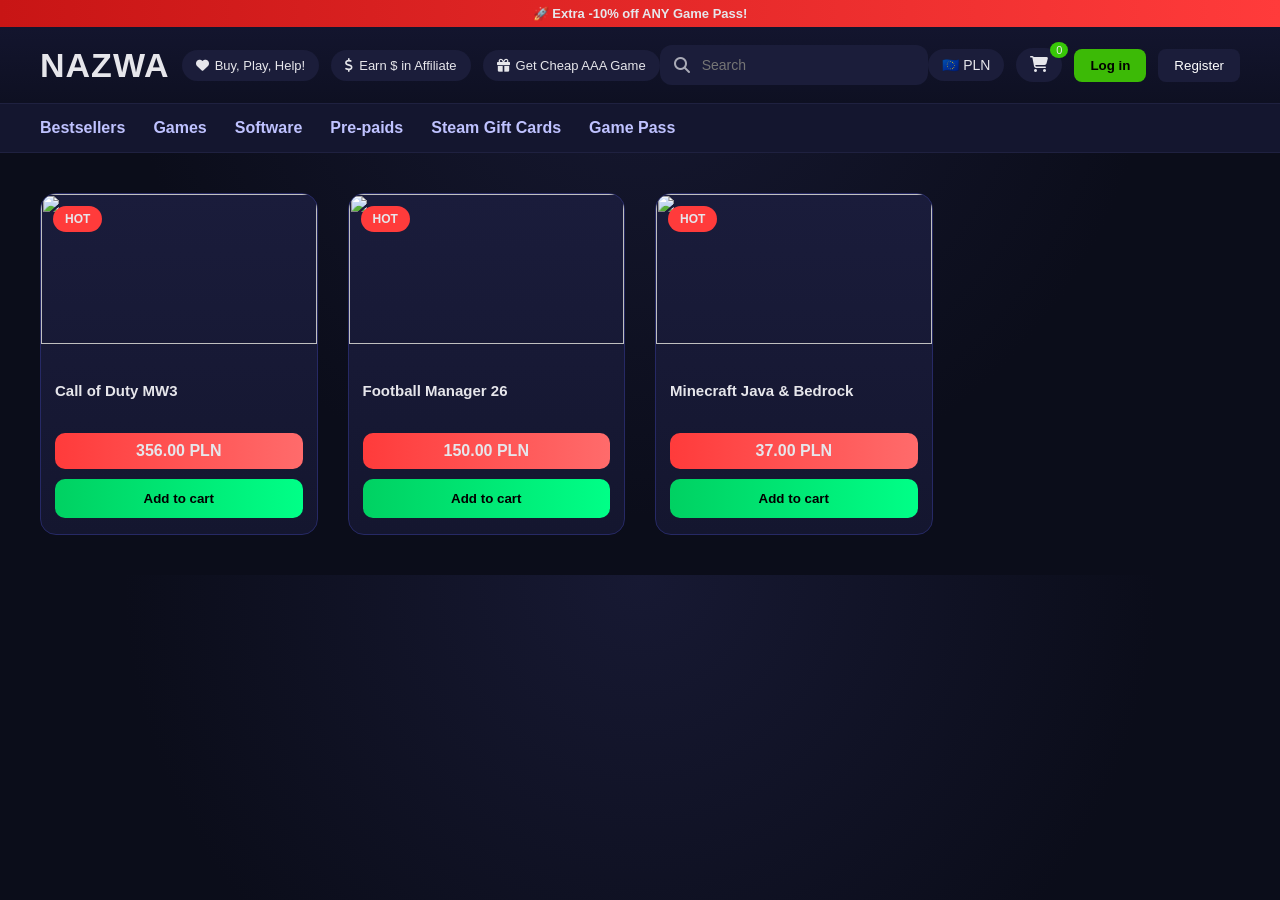
==== index.html @ b3e21eb7 "Add files via upload" ====
<!DOCTYPE html>
<html lang="en">
<head>
<meta charset="UTF-8">
<title>NAZWA – Premium Game Store</title>

<link rel="stylesheet" href="https://cdnjs.cloudflare.com/ajax/libs/font-awesome/6.5.1/css/all.min.css">

<style>
/* =========================================================
   RESET + BASE
========================================================= */
* { box-sizing: border-box; }

html, body {
    margin: 0;
    padding: 0;
    font-family: "Segoe UI", Arial, sans-serif;
    background: radial-gradient(circle at top, #171933 0%, #0b0d1a 60%);
    color: #e6e6eb;
}

/* =========================================================
   TOP PROMO BAR
========================================================= */
.top-promo {
    background: linear-gradient(90deg,#c81515,#ff3b3b);
    padding: 6px;
    font-size: 13px;
    font-weight: 700;
    text-align: center;
}

/* =========================================================
   HEADER
========================================================= */
.k4g-header {
    display: grid;
    grid-template-columns: auto 1fr auto;
    align-items: center;
    padding: 18px 40px;
    background: linear-gradient(180deg,#13152e,#0e1022);
    border-bottom: 1px solid #1f2140;
}

/* LEFT */
.header-left {
    display: flex;
    align-items: center;
    gap: 12px;
}

.logo {
    font-size: 34px;
    font-weight: 900;
    letter-spacing: 1px;
}

.pill {
    background: #1b1d3a;
    padding: 8px 14px;
    border-radius: 999px;
    font-size: 13px;
    display: flex;
    gap: 6px;
    align-items: center;
    cursor: pointer;
    transition: .25s;
}
.pill:hover { background:#ff3b3b; }

/* CENTER SEARCH */
.header-center {
    position: relative;
    max-width: 520px;
    width: 100%;
    margin: 0 auto;
}

.header-center input {
    width: 100%;
    padding: 12px 16px 12px 42px;
    border-radius: 12px;
    border: none;
    background: #1b1d3a;
    color: #fff;
    font-size: 14px;
}

.header-center i {
    position: absolute;
    top: 50%;
    left: 14px;
    transform: translateY(-50%);
    opacity: .7;
}

/* RIGHT */
.header-right {
    display: flex;
    align-items: center;
    gap: 12px;
}

.lang-btn {
    background: #1b1d3a;
    padding: 8px 14px;
    border-radius: 999px;
    cursor: pointer;
    font-size: 14px;
}

.cart-btn {
    position: relative;
    background: #1b1d3a;
    padding: 8px 14px;
    border-radius: 999px;
    cursor: pointer;
}

#cartCount {
    position: absolute;
    top: -6px;
    right: -6px;
    background: #37c807;
    font-size: 11px;
    padding: 2px 6px;
    border-radius: 50%;
}

.btn-login {
    background: #3cba06;
    border: none;
    padding: 9px 16px;
    border-radius: 8px;
    font-weight: bold;
    cursor: pointer;
}

.btn-register {
    background: #1b1d3a;
    border: none;
    padding: 9px 16px;
    border-radius: 8px;
    color: #fff;
    cursor: pointer;
}

/* =========================================================
   NAV BAR
========================================================= */
nav {
    display: flex;
    gap: 28px;
    padding: 15px 40px;
    background: #14162f;
    border-bottom: 1px solid #1f2140;
}

nav a {
    color: #bfc2ff;
    text-decoration: none;
    font-weight: 600;
    position: relative;
}
nav a::after {
    content:"";
    position:absolute;
    bottom:-6px;
    left:0;
    width:0;
    height:2px;
    background:#ff3b3b;
    transition:.25s;
}
nav a:hover::after { width:100%; }

/* =========================================================
   PRODUCTS
========================================================= */
.products {
    padding: 40px;
    display: grid;
    grid-template-columns: repeat(auto-fill,minmax(260px,1fr));
    gap: 30px;
}

.product {
    background: linear-gradient(180deg,#1a1c3b,#14162f);
    border-radius: 16px;
    overflow: hidden;
    border: 1px solid #262965;
    transition:.3s;
    position:relative;
}
.product:hover {
    transform: translateY(-6px);
    border-color:#ff3b3b;
}

.product img {
    width:100%;
    height:150px;
    object-fit:cover;
}

.badge {
    position:absolute;
    top:12px;
    left:12px;
    background:#ff3b3b;
    padding:6px 12px;
    border-radius:999px;
    font-size:12px;
    font-weight:bold;
}

.product h4 {
    padding:14px;
    font-size:15px;
    min-height:42px;
}

.price {
    margin: 10px 14px;
    background: linear-gradient(90deg,#ff3b3b,#ff6b6b);
    text-align:center;
    padding:9px;
    border-radius:10px;
    font-weight:bold;
}

.add {
    margin: 0 14px 16px;
    width: calc(100% - 28px);
    background: linear-gradient(90deg,#00d162,#00ff87);
    border:none;
    padding:12px;
    border-radius:10px;
    font-weight:bold;
    cursor:pointer;
}

/* =========================================================
   CART
========================================================= */
.cart {
    position: fixed;
    top:0;
    right:-380px;
    width:380px;
    height:100vh;
    background: linear-gradient(180deg,#16183a,#101226);
    padding:20px;
    transition:.35s;
    z-index:1000;
    display:flex;
    flex-direction:column;
}
.cart.active { right:0; }

.cart h3 { margin-bottom:10px; }

.cart-items {
    flex:1;
    overflow-y:auto;
}

.cart-item {
    display:flex;
    gap:10px;
    background:#1e214d;
    padding:8px;
    border-radius:8px;
    margin-bottom:10px;
}

.cart-item img {
    width:52px;
    height:52px;
    border-radius:6px;
}

.qty {
    display:flex;
    gap:6px;
    margin-top:4px;
}

.qty button {
    background:#ff3b3b;
    border:none;
    color:#fff;
    width:22px;
    height:22px;
    border-radius:4px;
}

.cart-total {
    background:#0b0d1a;
    padding:14px;
    text-align:center;
    border-radius:10px;
    font-weight:bold;
}

.overlay {
    position:fixed;
    inset:0;
    background:rgba(0,0,0,.6);
    opacity:0;
    visibility:hidden;
    transition:.3s;
    z-index:999;
}
.overlay.active {
    opacity:1;
    visibility:visible;
}

/* =========================================================
   SETTINGS MODAL
========================================================= */
.modal {
    position:fixed;
    inset:0;
    background:rgba(0,0,0,.6);
    display:flex;
    justify-content:center;
    align-items:center;
    opacity:0;
    visibility:hidden;
    transition:.3s;
    z-index:2000;
}
.modal.active {
    opacity:1;
    visibility:visible;
}

.modal-box {
    background:#fff;
    color:#000;
    padding:30px;
    width:360px;
    border-radius:12px;
}

.modal-box h2 { margin-top:0; }

.modal-box select {
    width:100%;
    padding:10px;
    margin:10px 0;
}

.modal-actions {
    display:flex;
    gap:10px;
}
.modal-actions button {
    flex:1;
    padding:10px;
    border:none;
    cursor:pointer;
}
.save { background:#ff3b3b; color:#fff; }
.cancel { background:#ddd; }

</style>
</head>

<body>

<div class="top-promo">🚀 Extra -10% off ANY Game Pass!</div>

<header class="k4g-header">
    <div class="header-left">
        <div class="logo">NAZWA</div>
        <div class="pill"><i class="fa fa-heart"></i> Buy, Play, Help!</div>
        <div class="pill"><i class="fa fa-dollar-sign"></i> Earn $ in Affiliate</div>
        <div class="pill"><i class="fa fa-gift"></i> Get Cheap AAA Game</div>
    </div>

    <div class="header-center">
        <i class="fa fa-search"></i>
        <input placeholder="Search">
    </div>

    <div class="header-right">
        <div class="lang-btn" onclick="openSettings()">🇪🇺 <span id="currencyLabel">PLN</span></div>
        <div class="cart-btn" onclick="toggleCart()">
            <i class="fa fa-shopping-cart"></i>
            <span id="cartCount">0</span>
        </div>
        <button class="btn-login" onclick="location.href='#login.php'">Log in</button>
        <button class="btn-register" onclick="location.href='#register.php'">Register</button>
    </div>
</header>

<nav>
    <a href="#">Bestsellers</a>
    <a href="#">Games</a>
    <a href="#">Software</a>
    <a href="#">Pre-paids</a>
    <a href="#">Steam Gift Cards</a>
    <a href="#">Game Pass</a>
</nav>

<section class="products" id="products"></section>

<!-- CART -->
<div class="cart" id="cart">
    <h3>Your cart</h3>
    <div class="cart-items" id="cartItems"></div>
    <div class="cart-total" id="cartTotal">Total: 0 PLN</div>
</div>
<div class="overlay" id="overlay" onclick="toggleCart()"></div>

<!-- SETTINGS MODAL -->
<div class="modal" id="settingsModal">
    <div class="modal-box">
        <h2>Update your settings</h2>

        <label>Language</label>
        <select id="lang">
            <option>English</option>
            <option>Polski</option>
        </select>

        <label>Currency</label>
        <select id="currency">
            <option value="PLN">PLN</option>
            <option value="EUR">EUR</option>
        </select>

        <div class="modal-actions">
            <button class="cancel" onclick="closeSettings()">Cancel</button>
            <button class="save" onclick="saveSettings()">Save</button>
        </div>
    </div>
</div>

<script>
let currency = "PLN";
let rate = { PLN:1, EUR:0.22 };

let products = [
    {t:"Call of Duty MW3",p:356,img:"https://cdn.kinguin.com/media/catalog/product/cache/926507dc7f93631a094422215b778fe0/c/a/call_of_duty_mwiii.jpeg"},
    {t:"Football Manager 26",p:150,img:"https://cdn.kinguin.com/media/catalog/product/cache/926507dc7f93631a094422215b778fe0/f/o/football_manager_26.jpeg"},
    {t:"Minecraft Java & Bedrock",p:37,img:"https://cdn.kinguin.com/media/catalog/product/cache/926507dc7f93631a094422215b778fe0/m/i/minecraft-java-bedrock.jpeg"}
];

let cart=[];

const productsEl=document.getElementById("products");

function renderProducts(){
    productsEl.innerHTML="";
    products.forEach((p,i)=>{
        productsEl.innerHTML+=`
        <div class="product">
            <div class="badge">HOT</div>
            <img src="${p.img}">
            <h4>${p.t}</h4>
            <div class="price">${(p.p*rate[currency]).toFixed(2)} ${currency}</div>
            <button class="add" onclick="add(${i})">Add to cart</button>
        </div>`;
    });
}

function add(i){
    let f=cart.find(x=>x.t===products[i].t);
    if(f)f.q++; else cart.push({...products[i],q:1});
    renderCart();
}

function renderCart(){
    let el=document.getElementById("cartItems");
    el.innerHTML="";
    let total=0;
    cart.forEach((p,i)=>{
        total+=p.p*p.q;
        el.innerHTML+=`
        <div class="cart-item">
            <img src="${p.img}">
            <div>
                ${p.t}<br>
                ${(p.p*rate[currency]*p.q).toFixed(2)} ${currency}
                <div class="qty">
                    <button onclick="chg(${i},-1)">-</button>${p.q}
                    <button onclick="chg(${i},1)">+</button>
                </div>
            </div>
        </div>`;
    });
    document.getElementById("cartTotal").innerText=
        "Total: "+(total*rate[currency]).toFixed(2)+" "+currency;
    document.getElementById("cartCount").innerText=
        cart.reduce((a,b)=>a+b.q,0);
}

function chg(i,d){
    cart[i].q+=d;
    if(cart[i].q<=0)cart.splice(i,1);
    renderCart();
}

function toggleCart(){
    document.getElementById("cart").classList.toggle("active");
    document.getElementById("overlay").classList.toggle("active");
}

function openSettings(){ document.getElementById("settingsModal").classList.add("active"); }
function closeSettings(){ document.getElementById("settingsModal").classList.remove("active"); }

function saveSettings(){
    currency=document.getElementById("currency").value;
    document.getElementById("currencyLabel").innerText=currency;
    closeSettings();
    renderProducts();
    renderCart();
}

renderProducts();
</script>

</body>
</html>
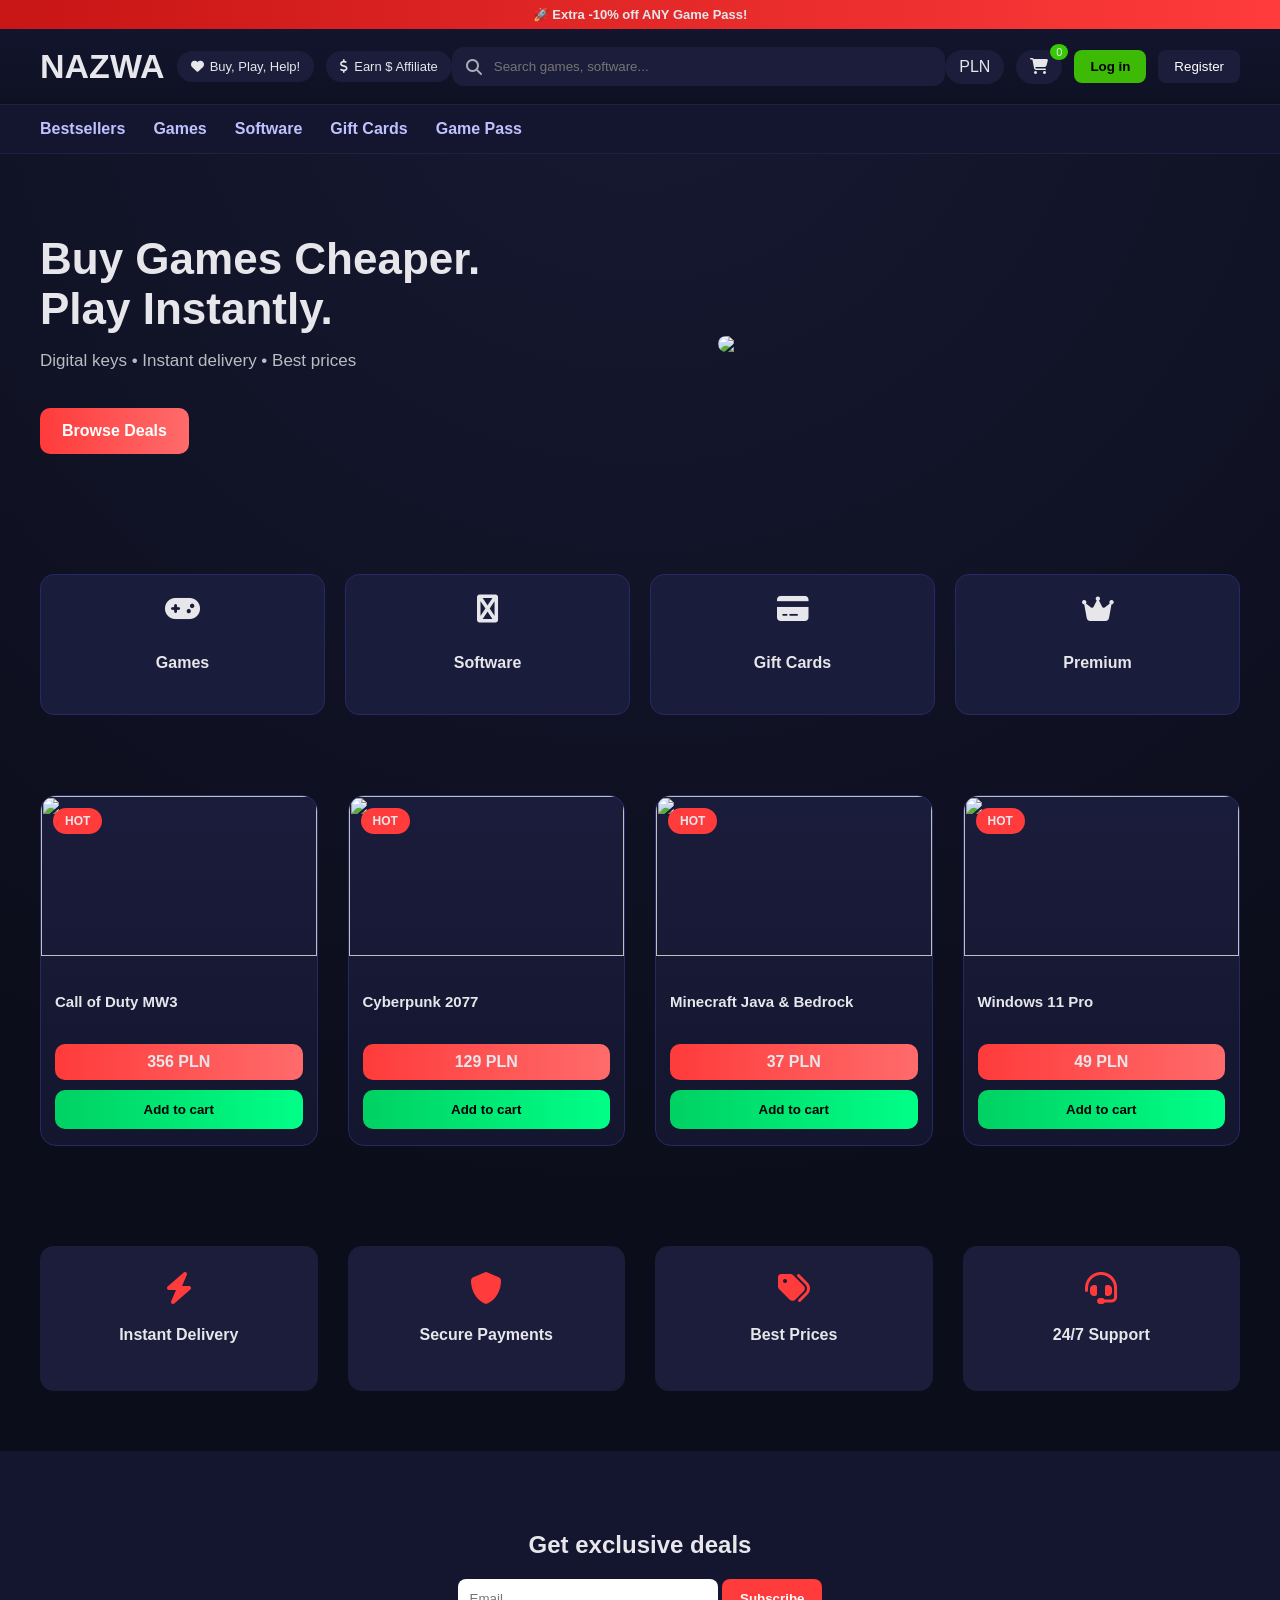
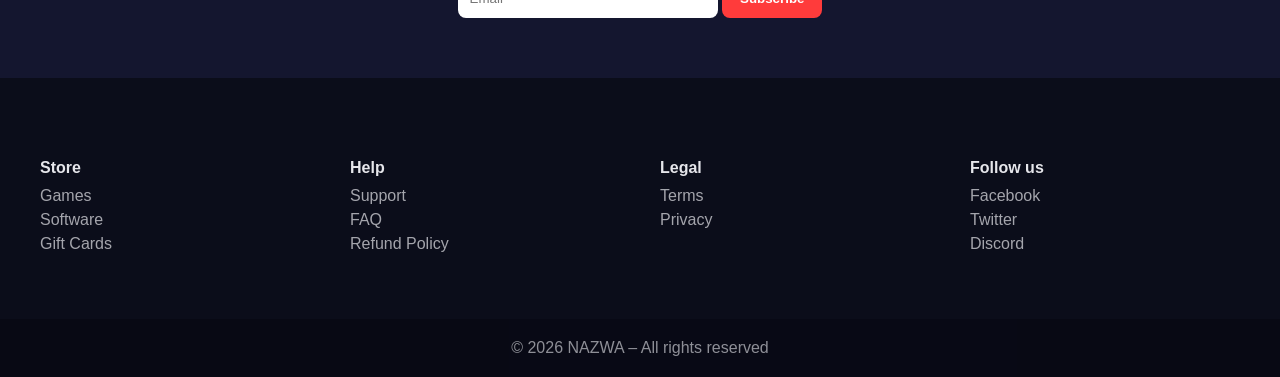
==== commit b8ec45bc: "index.html" ====
--- a/index.html
+++ b/index.html
@@ -7,366 +7,267 @@
 <link rel="stylesheet" href="https://cdnjs.cloudflare.com/ajax/libs/font-awesome/6.5.1/css/all.min.css">
 
 <style>
-/* =========================================================
-   RESET + BASE
-========================================================= */
-* { box-sizing: border-box; }
-
-html, body {
-    margin: 0;
-    padding: 0;
-    font-family: "Segoe UI", Arial, sans-serif;
-    background: radial-gradient(circle at top, #171933 0%, #0b0d1a 60%);
-    color: #e6e6eb;
-}
-
-/* =========================================================
-   TOP PROMO BAR
-========================================================= */
-.top-promo {
-    background: linear-gradient(90deg,#c81515,#ff3b3b);
-    padding: 6px;
-    font-size: 13px;
-    font-weight: 700;
-    text-align: center;
-}
-
-/* =========================================================
-   HEADER
-========================================================= */
-.k4g-header {
-    display: grid;
-    grid-template-columns: auto 1fr auto;
-    align-items: center;
-    padding: 18px 40px;
-    background: linear-gradient(180deg,#13152e,#0e1022);
-    border-bottom: 1px solid #1f2140;
-}
-
-/* LEFT */
-.header-left {
-    display: flex;
-    align-items: center;
-    gap: 12px;
-}
-
-.logo {
-    font-size: 34px;
-    font-weight: 900;
-    letter-spacing: 1px;
-}
-
-.pill {
-    background: #1b1d3a;
-    padding: 8px 14px;
-    border-radius: 999px;
-    font-size: 13px;
-    display: flex;
-    gap: 6px;
-    align-items: center;
-    cursor: pointer;
-    transition: .25s;
-}
-.pill:hover { background:#ff3b3b; }
-
-/* CENTER SEARCH */
-.header-center {
-    position: relative;
-    max-width: 520px;
-    width: 100%;
-    margin: 0 auto;
-}
-
-.header-center input {
-    width: 100%;
-    padding: 12px 16px 12px 42px;
-    border-radius: 12px;
-    border: none;
-    background: #1b1d3a;
-    color: #fff;
-    font-size: 14px;
-}
-
-.header-center i {
-    position: absolute;
-    top: 50%;
-    left: 14px;
-    transform: translateY(-50%);
-    opacity: .7;
-}
-
-/* RIGHT */
-.header-right {
-    display: flex;
-    align-items: center;
-    gap: 12px;
-}
-
-.lang-btn {
-    background: #1b1d3a;
-    padding: 8px 14px;
-    border-radius: 999px;
-    cursor: pointer;
-    font-size: 14px;
-}
-
-.cart-btn {
-    position: relative;
-    background: #1b1d3a;
-    padding: 8px 14px;
-    border-radius: 999px;
-    cursor: pointer;
-}
-
-#cartCount {
-    position: absolute;
-    top: -6px;
-    right: -6px;
-    background: #37c807;
-    font-size: 11px;
-    padding: 2px 6px;
-    border-radius: 50%;
-}
-
-.btn-login {
-    background: #3cba06;
-    border: none;
-    padding: 9px 16px;
-    border-radius: 8px;
-    font-weight: bold;
-    cursor: pointer;
-}
-
-.btn-register {
-    background: #1b1d3a;
-    border: none;
-    padding: 9px 16px;
-    border-radius: 8px;
-    color: #fff;
-    cursor: pointer;
-}
-
-/* =========================================================
-   NAV BAR
-========================================================= */
-nav {
-    display: flex;
-    gap: 28px;
-    padding: 15px 40px;
-    background: #14162f;
-    border-bottom: 1px solid #1f2140;
-}
-
-nav a {
-    color: #bfc2ff;
-    text-decoration: none;
-    font-weight: 600;
-    position: relative;
-}
-nav a::after {
-    content:"";
-    position:absolute;
-    bottom:-6px;
-    left:0;
-    width:0;
-    height:2px;
-    background:#ff3b3b;
-    transition:.25s;
-}
-nav a:hover::after { width:100%; }
-
-/* =========================================================
-   PRODUCTS
-========================================================= */
-.products {
-    padding: 40px;
-    display: grid;
-    grid-template-columns: repeat(auto-fill,minmax(260px,1fr));
-    gap: 30px;
-}
-
-.product {
-    background: linear-gradient(180deg,#1a1c3b,#14162f);
-    border-radius: 16px;
-    overflow: hidden;
-    border: 1px solid #262965;
-    transition:.3s;
-    position:relative;
-}
-.product:hover {
-    transform: translateY(-6px);
-    border-color:#ff3b3b;
-}
-
-.product img {
-    width:100%;
-    height:150px;
-    object-fit:cover;
-}
-
-.badge {
-    position:absolute;
-    top:12px;
-    left:12px;
-    background:#ff3b3b;
-    padding:6px 12px;
-    border-radius:999px;
-    font-size:12px;
-    font-weight:bold;
-}
-
-.product h4 {
-    padding:14px;
-    font-size:15px;
-    min-height:42px;
-}
-
-.price {
-    margin: 10px 14px;
-    background: linear-gradient(90deg,#ff3b3b,#ff6b6b);
-    text-align:center;
-    padding:9px;
-    border-radius:10px;
-    font-weight:bold;
-}
-
-.add {
-    margin: 0 14px 16px;
-    width: calc(100% - 28px);
-    background: linear-gradient(90deg,#00d162,#00ff87);
-    border:none;
-    padding:12px;
-    border-radius:10px;
-    font-weight:bold;
-    cursor:pointer;
-}
-
-/* =========================================================
-   CART
-========================================================= */
-.cart {
-    position: fixed;
-    top:0;
-    right:-380px;
-    width:380px;
-    height:100vh;
-    background: linear-gradient(180deg,#16183a,#101226);
-    padding:20px;
-    transition:.35s;
-    z-index:1000;
-    display:flex;
-    flex-direction:column;
-}
-.cart.active { right:0; }
-
-.cart h3 { margin-bottom:10px; }
-
-.cart-items {
-    flex:1;
-    overflow-y:auto;
-}
-
-.cart-item {
-    display:flex;
-    gap:10px;
-    background:#1e214d;
-    padding:8px;
-    border-radius:8px;
-    margin-bottom:10px;
-}
-
-.cart-item img {
-    width:52px;
-    height:52px;
-    border-radius:6px;
-}
-
-.qty {
-    display:flex;
-    gap:6px;
-    margin-top:4px;
-}
-
-.qty button {
-    background:#ff3b3b;
-    border:none;
-    color:#fff;
-    width:22px;
-    height:22px;
-    border-radius:4px;
-}
-
-.cart-total {
-    background:#0b0d1a;
-    padding:14px;
-    text-align:center;
-    border-radius:10px;
-    font-weight:bold;
-}
-
-.overlay {
-    position:fixed;
-    inset:0;
-    background:rgba(0,0,0,.6);
-    opacity:0;
-    visibility:hidden;
-    transition:.3s;
-    z-index:999;
-}
-.overlay.active {
-    opacity:1;
-    visibility:visible;
-}
-
-/* =========================================================
-   SETTINGS MODAL
-========================================================= */
-.modal {
-    position:fixed;
-    inset:0;
-    background:rgba(0,0,0,.6);
-    display:flex;
-    justify-content:center;
-    align-items:center;
-    opacity:0;
-    visibility:hidden;
-    transition:.3s;
-    z-index:2000;
-}
-.modal.active {
-    opacity:1;
-    visibility:visible;
-}
-
-.modal-box {
-    background:#fff;
-    color:#000;
-    padding:30px;
-    width:360px;
-    border-radius:12px;
-}
-
-.modal-box h2 { margin-top:0; }
-
-.modal-box select {
-    width:100%;
-    padding:10px;
-    margin:10px 0;
-}
-
-.modal-actions {
-    display:flex;
-    gap:10px;
-}
-.modal-actions button {
-    flex:1;
-    padding:10px;
-    border:none;
-    cursor:pointer;
-}
-.save { background:#ff3b3b; color:#fff; }
-.cancel { background:#ddd; }
-
+*{box-sizing:border-box}
+body{
+margin:0;
+font-family:"Segoe UI",Arial;
+background:radial-gradient(circle at top,#171933 0%,#0b0d1a 60%);
+color:#e6e6eb
+}
+a{text-decoration:none;color:inherit}
+
+/* TOP BAR */
+.top-promo{
+background:linear-gradient(90deg,#c81515,#ff3b3b);
+padding:7px;
+font-size:13px;
+font-weight:800;
+text-align:center}
+
+/* HEADER */
+.k4g-header{
+display:grid;
+grid-template-columns:auto 1fr auto;
+align-items:center;
+padding:18px 40px;
+background:linear-gradient(180deg,#13152e,#0e1022);
+border-bottom:1px solid #1f2140
+}
+.header-left{display:flex;gap:12px;align-items:center}
+.logo{font-size:34px;font-weight:900}
+.pill{
+background:#1b1d3a;
+padding:8px 14px;
+border-radius:999px;
+font-size:13px;
+display:flex;
+gap:6px;
+align-items:center;
+cursor:pointer;
+transition:.25s}
+.pill:hover{background:#ff3b3b}
+.header-center{position:relative;max-width:520px;width:100%}
+.header-center input{
+width:100%;
+padding:12px 16px 12px 42px;
+border-radius:12px;
+border:none;
+background:#1b1d3a;
+color:#fff}
+.header-center i{
+position:absolute;
+top:50%;
+left:14px;
+transform:translateY(-50%);
+opacity:.7}
+.header-right{display:flex;gap:12px;align-items:center}
+.lang-btn,.cart-btn{
+background:#1b1d3a;
+padding:8px 14px;
+border-radius:999px;
+cursor:pointer;
+position:relative}
+#cartCount{
+position:absolute;
+top:-6px;
+right:-6px;
+background:#37c807;
+font-size:11px;
+padding:2px 6px;
+border-radius:50%}
+.btn-login{
+background:#3cba06;
+border:none;
+padding:9px 16px;
+border-radius:8px;
+font-weight:bold}
+.btn-register{
+background:#1b1d3a;
+border:none;
+padding:9px 16px;
+border-radius:8px;
+color:#fff}
+
+/* NAV */
+nav{
+display:flex;
+gap:28px;
+padding:15px 40px;
+background:#14162f;
+border-bottom:1px solid #1f2140}
+nav a{
+color:#bfc2ff;
+font-weight:600;
+position:relative}
+nav a::after{
+content:"";
+position:absolute;
+bottom:-6px;
+left:0;
+width:0;
+height:2px;
+background:#ff3b3b;
+transition:.25s}
+nav a:hover::after{width:100%}
+
+/* HERO */
+.hero{
+padding:80px 40px;
+display:grid;
+grid-template-columns:1.1fr .9fr;
+gap:40px;
+align-items:center}
+.hero h1{font-size:44px;margin:0}
+.hero p{opacity:.8;font-size:17px}
+.hero button{
+margin-top:20px;
+padding:14px 22px;
+font-size:16px;
+font-weight:800;
+border:none;
+border-radius:10px;
+background:linear-gradient(90deg,#ff3b3b,#ff6b6b);
+color:#fff}
+
+/* CATEGORIES */
+.categories{
+display:grid;
+grid-template-columns:repeat(auto-fit,minmax(200px,1fr));
+gap:20px;
+padding:40px}
+.cat{
+background:#1a1c3b;
+padding:20px;
+border-radius:14px;
+text-align:center;
+border:1px solid #262965;
+transition:.3s}
+.cat:hover{border-color:#ff3b3b;transform:translateY(-4px)}
+.cat i{font-size:28px;margin-bottom:10px}
+
+/* PRODUCTS */
+.products{
+padding:40px;
+display:grid;
+grid-template-columns:repeat(auto-fill,minmax(260px,1fr));
+gap:30px}
+.product{
+background:linear-gradient(180deg,#1a1c3b,#14162f);
+border-radius:16px;
+overflow:hidden;
+border:1px solid #262965;
+transition:.3s;
+position:relative}
+.product:hover{transform:translateY(-6px);border-color:#ff3b3b}
+.product img{width:100%;height:160px;object-fit:cover}
+.badge{
+position:absolute;
+top:12px;
+left:12px;
+background:#ff3b3b;
+padding:6px 12px;
+border-radius:999px;
+font-size:12px;
+font-weight:bold}
+.product h4{padding:14px;font-size:15px;min-height:42px}
+.price{
+margin:10px 14px;
+background:linear-gradient(90deg,#ff3b3b,#ff6b6b);
+text-align:center;
+padding:9px;
+border-radius:10px;
+font-weight:bold}
+.add{
+margin:0 14px 16px;
+width:calc(100% - 28px);
+background:linear-gradient(90deg,#00d162,#00ff87);
+border:none;
+padding:12px;
+border-radius:10px;
+font-weight:bold}
+
+/* WHY US */
+.why{
+padding:60px 40px;
+display:grid;
+grid-template-columns:repeat(auto-fit,minmax(220px,1fr));
+gap:30px}
+.why-box{
+background:#1b1d3a;
+padding:26px;
+border-radius:14px;
+text-align:center}
+.why-box i{font-size:32px;color:#ff3b3b}
+
+/* NEWSLETTER */
+.newsletter{
+padding:60px 40px;
+background:#14162f;
+text-align:center}
+.newsletter input{
+padding:12px;
+width:260px;
+border-radius:8px;
+border:none}
+.newsletter button{
+padding:12px 18px;
+border:none;
+border-radius:8px;
+background:#ff3b3b;
+color:#fff;
+font-weight:800}
+
+/* FOOTER */
+footer{
+background:#0b0d1a;
+padding:60px 40px;
+display:grid;
+grid-template-columns:repeat(auto-fit,minmax(200px,1fr));
+gap:40px}
+footer h4{margin-bottom:10px}
+footer a{display:block;opacity:.7;margin-bottom:6px}
+footer a:hover{opacity:1}
+.footer-bottom{
+text-align:center;
+padding:20px;
+background:#070812;
+opacity:.6}
+
+/* CART */
+.cart{
+position:fixed;
+top:0;
+right:-380px;
+width:380px;
+height:100vh;
+background:linear-gradient(180deg,#16183a,#101226);
+padding:20px;
+transition:.35s;
+z-index:1000;
+display:flex;
+flex-direction:column}
+.cart.active{right:0}
+.cart-item{
+display:flex;
+gap:10px;
+background:#1e214d;
+padding:8px;
+border-radius:8px;
+margin-bottom:10px}
+.cart-item img{width:52px;height:52px;border-radius:6px}
+.qty button{
+background:#ff3b3b;
+border:none;
+color:#fff;
+width:22px;height:22px}
+.overlay{
+position:fixed;
+inset:0;
+background:rgba(0,0,0,.6);
+opacity:0;
+visibility:hidden;
+transition:.3s}
+.overlay.active{opacity:1;visibility:visible}
 </style>
 </head>
 
@@ -375,155 +276,143 @@
 <div class="top-promo">🚀 Extra -10% off ANY Game Pass!</div>
 
 <header class="k4g-header">
-    <div class="header-left">
-        <div class="logo">NAZWA</div>
-        <div class="pill"><i class="fa fa-heart"></i> Buy, Play, Help!</div>
-        <div class="pill"><i class="fa fa-dollar-sign"></i> Earn $ in Affiliate</div>
-        <div class="pill"><i class="fa fa-gift"></i> Get Cheap AAA Game</div>
-    </div>
-
-    <div class="header-center">
-        <i class="fa fa-search"></i>
-        <input placeholder="Search">
-    </div>
-
-    <div class="header-right">
-        <div class="lang-btn" onclick="openSettings()">🇪🇺 <span id="currencyLabel">PLN</span></div>
-        <div class="cart-btn" onclick="toggleCart()">
-            <i class="fa fa-shopping-cart"></i>
-            <span id="cartCount">0</span>
-        </div>
-        <button class="btn-login" onclick="location.href='#login.php'">Log in</button>
-        <button class="btn-register" onclick="location.href='#register.php'">Register</button>
-    </div>
+<div class="header-left">
+<div class="logo">NAZWA</div>
+<div class="pill"><i class="fa fa-heart"></i> Buy, Play, Help!</div>
+<div class="pill"><i class="fa fa-dollar-sign"></i> Earn $ Affiliate</div>
+</div>
+
+<div class="header-center">
+<i class="fa fa-search"></i>
+<input placeholder="Search games, software...">
+</div>
+
+<div class="header-right">
+<div class="lang-btn">PLN</div>
+<div class="cart-btn" onclick="toggleCart()">
+<i class="fa fa-shopping-cart"></i>
+<span id="cartCount">0</span>
+</div>
+<button class="btn-login">Log in</button>
+<button class="btn-register">Register</button>
+</div>
 </header>
 
 <nav>
-    <a href="#">Bestsellers</a>
-    <a href="#">Games</a>
-    <a href="#">Software</a>
-    <a href="#">Pre-paids</a>
-    <a href="#">Steam Gift Cards</a>
-    <a href="#">Game Pass</a>
+<a>Bestsellers</a>
+<a>Games</a>
+<a>Software</a>
+<a>Gift Cards</a>
+<a>Game Pass</a>
 </nav>
 
+<section class="hero">
+<div>
+<h1>Buy Games Cheaper.<br>Play Instantly.</h1>
+<p>Digital keys • Instant delivery • Best prices</p>
+<button>Browse Deals</button>
+</div>
+<img src="https://images.unsplash.com/photo-1605902711622-cfb43c44367f" style="width:100%;border-radius:20px">
+</section>
+
+<section class="categories">
+<div class="cat"><i class="fa fa-gamepad"></i><h4>Games</h4></div>
+<div class="cat"><i class="fa fa-windows"></i><h4>Software</h4></div>
+<div class="cat"><i class="fa fa-credit-card"></i><h4>Gift Cards</h4></div>
+<div class="cat"><i class="fa fa-crown"></i><h4>Premium</h4></div>
+</section>
+
 <section class="products" id="products"></section>
 
-<!-- CART -->
+<section class="why">
+<div class="why-box"><i class="fa fa-bolt"></i><h4>Instant Delivery</h4></div>
+<div class="why-box"><i class="fa fa-shield"></i><h4>Secure Payments</h4></div>
+<div class="why-box"><i class="fa fa-tags"></i><h4>Best Prices</h4></div>
+<div class="why-box"><i class="fa fa-headset"></i><h4>24/7 Support</h4></div>
+</section>
+
+<section class="newsletter">
+<h2>Get exclusive deals</h2>
+<input placeholder="Email">
+<button>Subscribe</button>
+</section>
+
+<footer>
+<div>
+<h4>Store</h4>
+<a>Games</a><a>Software</a><a>Gift Cards</a>
+</div>
+<div>
+<h4>Help</h4>
+<a>Support</a><a>FAQ</a><a>Refund Policy</a>
+</div>
+<div>
+<h4>Legal</h4>
+<a>Terms</a><a>Privacy</a>
+</div>
+<div>
+<h4>Follow us</h4>
+<a>Facebook</a><a>Twitter</a><a>Discord</a>
+</div>
+</footer>
+
+<div class="footer-bottom">© 2026 NAZWA – All rights reserved</div>
+
 <div class="cart" id="cart">
-    <h3>Your cart</h3>
-    <div class="cart-items" id="cartItems"></div>
-    <div class="cart-total" id="cartTotal">Total: 0 PLN</div>
+<h3>Your cart</h3>
+<div id="cartItems"></div>
+<div id="cartTotal">Total: 0 PLN</div>
 </div>
 <div class="overlay" id="overlay" onclick="toggleCart()"></div>
 
-<!-- SETTINGS MODAL -->
-<div class="modal" id="settingsModal">
-    <div class="modal-box">
-        <h2>Update your settings</h2>
-
-        <label>Language</label>
-        <select id="lang">
-            <option>English</option>
-            <option>Polski</option>
-        </select>
-
-        <label>Currency</label>
-        <select id="currency">
-            <option value="PLN">PLN</option>
-            <option value="EUR">EUR</option>
-        </select>
-
-        <div class="modal-actions">
-            <button class="cancel" onclick="closeSettings()">Cancel</button>
-            <button class="save" onclick="saveSettings()">Save</button>
-        </div>
-    </div>
-</div>
-
 <script>
-let currency = "PLN";
-let rate = { PLN:1, EUR:0.22 };
-
-let products = [
-    {t:"Call of Duty MW3",p:356,img:"https://cdn.kinguin.com/media/catalog/product/cache/926507dc7f93631a094422215b778fe0/c/a/call_of_duty_mwiii.jpeg"},
-    {t:"Football Manager 26",p:150,img:"https://cdn.kinguin.com/media/catalog/product/cache/926507dc7f93631a094422215b778fe0/f/o/football_manager_26.jpeg"},
-    {t:"Minecraft Java & Bedrock",p:37,img:"https://cdn.kinguin.com/media/catalog/product/cache/926507dc7f93631a094422215b778fe0/m/i/minecraft-java-bedrock.jpeg"}
+let products=[
+{t:"Call of Duty MW3",p:356,img:"https://cdn.kinguin.com/media/catalog/product/cache/926507dc7f93631a094422215b778fe0/c/a/call_of_duty_mwiii.jpeg"},
+{t:"Cyberpunk 2077",p:129,img:"https://cdn.kinguin.com/media/catalog/product/cache/926507dc7f93631a094422215b778fe0/c/y/cyberpunk_2077.jpeg"},
+{t:"Minecraft Java & Bedrock",p:37,img:"https://cdn.kinguin.com/media/catalog/product/cache/926507dc7f93631a094422215b778fe0/m/i/minecraft-java-bedrock.jpeg"},
+{t:"Windows 11 Pro",p:49,img:"https://cdn.kinguin.com/media/catalog/product/cache/926507dc7f93631a094422215b778fe0/w/i/windows_11_pro.jpeg"}
 ];
-
 let cart=[];
-
 const productsEl=document.getElementById("products");
 
 function renderProducts(){
-    productsEl.innerHTML="";
-    products.forEach((p,i)=>{
-        productsEl.innerHTML+=`
-        <div class="product">
-            <div class="badge">HOT</div>
-            <img src="${p.img}">
-            <h4>${p.t}</h4>
-            <div class="price">${(p.p*rate[currency]).toFixed(2)} ${currency}</div>
-            <button class="add" onclick="add(${i})">Add to cart</button>
-        </div>`;
-    });
-}
-
+productsEl.innerHTML="";
+products.forEach((p,i)=>{
+productsEl.innerHTML+=`
+<div class="product">
+<div class="badge">HOT</div>
+<img src="${p.img}">
+<h4>${p.t}</h4>
+<div class="price">${p.p} PLN</div>
+<button class="add" onclick="add(${i})">Add to cart</button>
+</div>`;
+});
+}
 function add(i){
-    let f=cart.find(x=>x.t===products[i].t);
-    if(f)f.q++; else cart.push({...products[i],q:1});
-    renderCart();
-}
-
+let f=cart.find(x=>x.t===products[i].t);
+if(f)f.q++;else cart.push({...products[i],q:1});
+renderCart();
+}
 function renderCart(){
-    let el=document.getElementById("cartItems");
-    el.innerHTML="";
-    let total=0;
-    cart.forEach((p,i)=>{
-        total+=p.p*p.q;
-        el.innerHTML+=`
-        <div class="cart-item">
-            <img src="${p.img}">
-            <div>
-                ${p.t}<br>
-                ${(p.p*rate[currency]*p.q).toFixed(2)} ${currency}
-                <div class="qty">
-                    <button onclick="chg(${i},-1)">-</button>${p.q}
-                    <button onclick="chg(${i},1)">+</button>
-                </div>
-            </div>
-        </div>`;
-    });
-    document.getElementById("cartTotal").innerText=
-        "Total: "+(total*rate[currency]).toFixed(2)+" "+currency;
-    document.getElementById("cartCount").innerText=
-        cart.reduce((a,b)=>a+b.q,0);
-}
-
-function chg(i,d){
-    cart[i].q+=d;
-    if(cart[i].q<=0)cart.splice(i,1);
-    renderCart();
-}
-
+let el=document.getElementById("cartItems");
+el.innerHTML="";
+let total=0;
+cart.forEach(p=>{
+total+=p.p*p.q;
+el.innerHTML+=`<div class="cart-item"><img src="${p.img}"><div>${p.t}<br>${p.q}x</div></div>`;
+});
+document.getElementById("cartTotal").innerText="Total: "+total+" PLN";
+document.getElementById("cartCount").innerText=cart.reduce((a,b)=>a+b.q,0);
+}
 function toggleCart(){
-    document.getElementById("cart").classList.toggle("active");
-    document.getElementById("overlay").classList.toggle("active");
-}
-
-function openSettings(){ document.getElementById("settingsModal").classList.add("active"); }
-function closeSettings(){ document.getElementById("settingsModal").classList.remove("active"); }
-
-function saveSettings(){
-    currency=document.getElementById("currency").value;
-    document.getElementById("currencyLabel").innerText=currency;
-    closeSettings();
-    renderProducts();
-    renderCart();
-}
-
+cartEl=document.getElementById("cart");
+overlay=document.getElementById("overlay");
+cartEl.classList.toggle("active");
+overlay.classList.toggle("active");
+}
 renderProducts();
 </script>
 
 </body>
 </html>
+
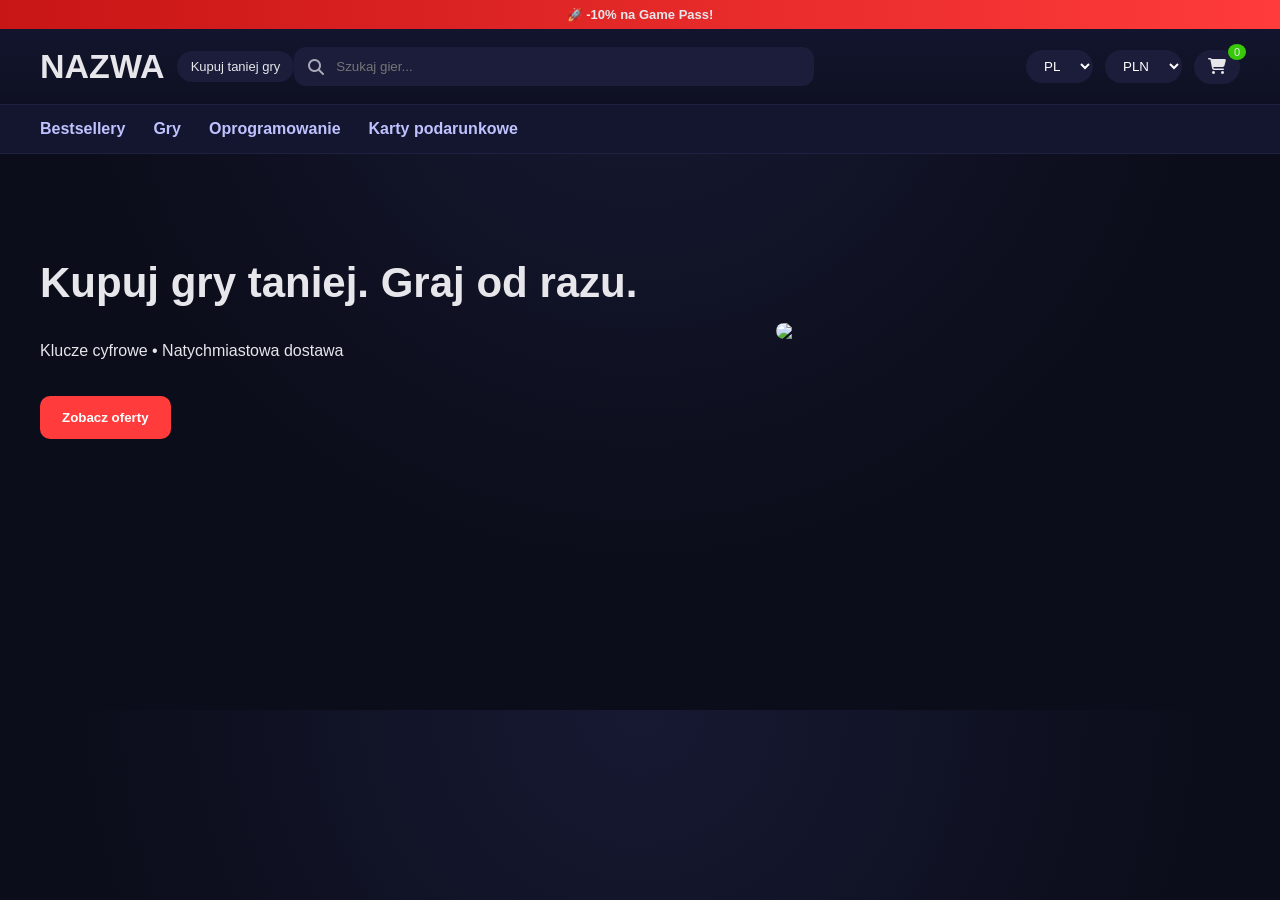
==== commit 7d8fbd95: "index.html" ====
--- a/index.html
+++ b/index.html
@@ -12,11 +12,10 @@
 margin:0;
 font-family:"Segoe UI",Arial;
 background:radial-gradient(circle at top,#171933 0%,#0b0d1a 60%);
-color:#e6e6eb
-}
+color:#e6e6eb}
 a{text-decoration:none;color:inherit}
 
-/* TOP BAR */
+/* TOP */
 .top-promo{
 background:linear-gradient(90deg,#c81515,#ff3b3b);
 padding:7px;
@@ -31,8 +30,7 @@
 align-items:center;
 padding:18px 40px;
 background:linear-gradient(180deg,#13152e,#0e1022);
-border-bottom:1px solid #1f2140
-}
+border-bottom:1px solid #1f2140}
 .header-left{display:flex;gap:12px;align-items:center}
 .logo{font-size:34px;font-weight:900}
 .pill{
@@ -42,10 +40,7 @@
 font-size:13px;
 display:flex;
 gap:6px;
-align-items:center;
-cursor:pointer;
-transition:.25s}
-.pill:hover{background:#ff3b3b}
+align-items:center}
 .header-center{position:relative;max-width:520px;width:100%}
 .header-center input{
 width:100%;
@@ -61,7 +56,13 @@
 transform:translateY(-50%);
 opacity:.7}
 .header-right{display:flex;gap:12px;align-items:center}
-.lang-btn,.cart-btn{
+.select{
+background:#1b1d3a;
+padding:8px 14px;
+border-radius:999px;
+border:none;
+color:#fff}
+.cart-btn{
 background:#1b1d3a;
 padding:8px 14px;
 border-radius:999px;
@@ -75,18 +76,6 @@
 font-size:11px;
 padding:2px 6px;
 border-radius:50%}
-.btn-login{
-background:#3cba06;
-border:none;
-padding:9px 16px;
-border-radius:8px;
-font-weight:bold}
-.btn-register{
-background:#1b1d3a;
-border:none;
-padding:9px 16px;
-border-radius:8px;
-color:#fff}
 
 /* NAV */
 nav{
@@ -95,55 +84,24 @@
 padding:15px 40px;
 background:#14162f;
 border-bottom:1px solid #1f2140}
-nav a{
-color:#bfc2ff;
-font-weight:600;
-position:relative}
-nav a::after{
-content:"";
-position:absolute;
-bottom:-6px;
-left:0;
-width:0;
-height:2px;
-background:#ff3b3b;
-transition:.25s}
-nav a:hover::after{width:100%}
+nav a{color:#bfc2ff;font-weight:600}
 
 /* HERO */
 .hero{
-padding:80px 40px;
+padding:70px 40px;
 display:grid;
-grid-template-columns:1.1fr .9fr;
+grid-template-columns:1.2fr .8fr;
 gap:40px;
 align-items:center}
-.hero h1{font-size:44px;margin:0}
-.hero p{opacity:.8;font-size:17px}
+.hero h1{font-size:42px}
 .hero button{
 margin-top:20px;
 padding:14px 22px;
-font-size:16px;
-font-weight:800;
 border:none;
 border-radius:10px;
-background:linear-gradient(90deg,#ff3b3b,#ff6b6b);
-color:#fff}
-
-/* CATEGORIES */
-.categories{
-display:grid;
-grid-template-columns:repeat(auto-fit,minmax(200px,1fr));
-gap:20px;
-padding:40px}
-.cat{
-background:#1a1c3b;
-padding:20px;
-border-radius:14px;
-text-align:center;
-border:1px solid #262965;
-transition:.3s}
-.cat:hover{border-color:#ff3b3b;transform:translateY(-4px)}
-.cat i{font-size:28px;margin-bottom:10px}
+background:#ff3b3b;
+color:#fff;
+font-weight:900}
 
 /* PRODUCTS */
 .products{
@@ -152,86 +110,27 @@
 grid-template-columns:repeat(auto-fill,minmax(260px,1fr));
 gap:30px}
 .product{
-background:linear-gradient(180deg,#1a1c3b,#14162f);
+background:#1a1c3b;
 border-radius:16px;
-overflow:hidden;
 border:1px solid #262965;
-transition:.3s;
-position:relative}
-.product:hover{transform:translateY(-6px);border-color:#ff3b3b}
+overflow:hidden}
 .product img{width:100%;height:160px;object-fit:cover}
-.badge{
-position:absolute;
-top:12px;
-left:12px;
-background:#ff3b3b;
-padding:6px 12px;
-border-radius:999px;
-font-size:12px;
-font-weight:bold}
-.product h4{padding:14px;font-size:15px;min-height:42px}
+.product h4{padding:14px;font-size:15px}
 .price{
 margin:10px 14px;
-background:linear-gradient(90deg,#ff3b3b,#ff6b6b);
-text-align:center;
+background:#ff3b3b;
 padding:9px;
 border-radius:10px;
-font-weight:bold}
+text-align:center;
+font-weight:900}
 .add{
 margin:0 14px 16px;
 width:calc(100% - 28px);
-background:linear-gradient(90deg,#00d162,#00ff87);
-border:none;
 padding:12px;
+border:none;
 border-radius:10px;
-font-weight:bold}
-
-/* WHY US */
-.why{
-padding:60px 40px;
-display:grid;
-grid-template-columns:repeat(auto-fit,minmax(220px,1fr));
-gap:30px}
-.why-box{
-background:#1b1d3a;
-padding:26px;
-border-radius:14px;
-text-align:center}
-.why-box i{font-size:32px;color:#ff3b3b}
-
-/* NEWSLETTER */
-.newsletter{
-padding:60px 40px;
-background:#14162f;
-text-align:center}
-.newsletter input{
-padding:12px;
-width:260px;
-border-radius:8px;
-border:none}
-.newsletter button{
-padding:12px 18px;
-border:none;
-border-radius:8px;
-background:#ff3b3b;
-color:#fff;
-font-weight:800}
-
-/* FOOTER */
-footer{
-background:#0b0d1a;
-padding:60px 40px;
-display:grid;
-grid-template-columns:repeat(auto-fit,minmax(200px,1fr));
-gap:40px}
-footer h4{margin-bottom:10px}
-footer a{display:block;opacity:.7;margin-bottom:6px}
-footer a:hover{opacity:1}
-.footer-bottom{
-text-align:center;
-padding:20px;
-background:#070812;
-opacity:.6}
+background:#00d162;
+font-weight:900}
 
 /* CART */
 .cart{
@@ -240,12 +139,10 @@
 right:-380px;
 width:380px;
 height:100vh;
-background:linear-gradient(180deg,#16183a,#101226);
+background:#101226;
 padding:20px;
 transition:.35s;
-z-index:1000;
-display:flex;
-flex-direction:column}
+z-index:1000}
 .cart.active{right:0}
 .cart-item{
 display:flex;
@@ -265,152 +162,204 @@
 inset:0;
 background:rgba(0,0,0,.6);
 opacity:0;
-visibility:hidden;
-transition:.3s}
+visibility:hidden}
 .overlay.active{opacity:1;visibility:visible}
+
+/* FOOTER */
+footer{
+background:#0b0d1a;
+padding:50px 40px;
+display:grid;
+grid-template-columns:repeat(auto-fit,minmax(200px,1fr));
+gap:40px}
 </style>
 </head>
 
 <body>
 
-<div class="top-promo">🚀 Extra -10% off ANY Game Pass!</div>
+<div class="top-promo" id="promo"></div>
 
 <header class="k4g-header">
 <div class="header-left">
 <div class="logo">NAZWA</div>
-<div class="pill"><i class="fa fa-heart"></i> Buy, Play, Help!</div>
-<div class="pill"><i class="fa fa-dollar-sign"></i> Earn $ Affiliate</div>
+<div class="pill" id="pill1"></div>
 </div>
 
 <div class="header-center">
 <i class="fa fa-search"></i>
-<input placeholder="Search games, software...">
+<input id="search" placeholder="">
 </div>
 
 <div class="header-right">
-<div class="lang-btn">PLN</div>
+<select class="select" onchange="setLang(this.value)">
+<option value="pl">PL</option>
+<option value="en">EN</option>
+</select>
+
+<select class="select" onchange="setCurrency(this.value)">
+<option value="PLN">PLN</option>
+<option value="EUR">EUR</option>
+<option value="USD">USD</option>
+</select>
+
 <div class="cart-btn" onclick="toggleCart()">
 <i class="fa fa-shopping-cart"></i>
 <span id="cartCount">0</span>
 </div>
-<button class="btn-login">Log in</button>
-<button class="btn-register">Register</button>
 </div>
 </header>
 
 <nav>
-<a>Bestsellers</a>
-<a>Games</a>
-<a>Software</a>
-<a>Gift Cards</a>
-<a>Game Pass</a>
+<a id="nav1"></a>
+<a id="nav2"></a>
+<a id="nav3"></a>
+<a id="nav4"></a>
 </nav>
 
 <section class="hero">
 <div>
-<h1>Buy Games Cheaper.<br>Play Instantly.</h1>
-<p>Digital keys • Instant delivery • Best prices</p>
-<button>Browse Deals</button>
+<h1 id="heroTitle"></h1>
+<p id="heroDesc"></p>
+<button id="heroBtn"></button>
 </div>
 <img src="https://images.unsplash.com/photo-1605902711622-cfb43c44367f" style="width:100%;border-radius:20px">
 </section>
 
-<section class="categories">
-<div class="cat"><i class="fa fa-gamepad"></i><h4>Games</h4></div>
-<div class="cat"><i class="fa fa-windows"></i><h4>Software</h4></div>
-<div class="cat"><i class="fa fa-credit-card"></i><h4>Gift Cards</h4></div>
-<div class="cat"><i class="fa fa-crown"></i><h4>Premium</h4></div>
-</section>
-
 <section class="products" id="products"></section>
-
-<section class="why">
-<div class="why-box"><i class="fa fa-bolt"></i><h4>Instant Delivery</h4></div>
-<div class="why-box"><i class="fa fa-shield"></i><h4>Secure Payments</h4></div>
-<div class="why-box"><i class="fa fa-tags"></i><h4>Best Prices</h4></div>
-<div class="why-box"><i class="fa fa-headset"></i><h4>24/7 Support</h4></div>
-</section>
-
-<section class="newsletter">
-<h2>Get exclusive deals</h2>
-<input placeholder="Email">
-<button>Subscribe</button>
-</section>
 
 <footer>
 <div>
-<h4>Store</h4>
-<a>Games</a><a>Software</a><a>Gift Cards</a>
+<h4 id="f1"></h4>
+<a id="f1a"></a>
+<a id="f1b"></a>
 </div>
 <div>
-<h4>Help</h4>
-<a>Support</a><a>FAQ</a><a>Refund Policy</a>
-</div>
-<div>
-<h4>Legal</h4>
-<a>Terms</a><a>Privacy</a>
-</div>
-<div>
-<h4>Follow us</h4>
-<a>Facebook</a><a>Twitter</a><a>Discord</a>
+<h4 id="f2"></h4>
+<a id="f2a"></a>
+<a id="f2b"></a>
 </div>
 </footer>
 
-<div class="footer-bottom">© 2026 NAZWA – All rights reserved</div>
-
 <div class="cart" id="cart">
-<h3>Your cart</h3>
+<h3 id="cartTitle"></h3>
 <div id="cartItems"></div>
-<div id="cartTotal">Total: 0 PLN</div>
+<div id="cartTotal"></div>
 </div>
 <div class="overlay" id="overlay" onclick="toggleCart()"></div>
 
 <script>
-let products=[
-{t:"Call of Duty MW3",p:356,img:"https://cdn.kinguin.com/media/catalog/product/cache/926507dc7f93631a094422215b778fe0/c/a/call_of_duty_mwiii.jpeg"},
-{t:"Cyberpunk 2077",p:129,img:"https://cdn.kinguin.com/media/catalog/product/cache/926507dc7f93631a094422215b778fe0/c/y/cyberpunk_2077.jpeg"},
-{t:"Minecraft Java & Bedrock",p:37,img:"https://cdn.kinguin.com/media/catalog/product/cache/926507dc7f93631a094422215b778fe0/m/i/minecraft-java-bedrock.jpeg"},
-{t:"Windows 11 Pro",p:49,img:"https://cdn.kinguin.com/media/catalog/product/cache/926507dc7f93631a094422215b778fe0/w/i/windows_11_pro.jpeg"}
+let lang="pl";
+let currency="PLN";
+
+const rates={PLN:1,EUR:0.23,USD:0.26};
+
+const translations={
+pl:{
+promo:"🚀 -10% na Game Pass!",
+pill:"Kupuj taniej gry",
+search:"Szukaj gier...",
+nav:["Bestsellery","Gry","Oprogramowanie","Karty podarunkowe"],
+heroTitle:"Kupuj gry taniej. Graj od razu.",
+heroDesc:"Klucze cyfrowe • Natychmiastowa dostawa",
+heroBtn:"Zobacz oferty",
+cart:"Koszyk",
+total:"Razem",
+add:"Dodaj do koszyka",
+footer1:"Sklep",
+footer2:"Pomoc"
+},
+en:{
+promo:"🚀 Extra -10% on Game Pass!",
+pill:"Buy cheaper games",
+search:"Search games...",
+nav:["Bestsellers","Games","Software","Gift Cards"],
+heroTitle:"Buy games cheaper. Play instantly.",
+heroDesc:"Digital keys • Instant delivery",
+heroBtn:"Browse deals",
+cart:"Your cart",
+total:"Total",
+add:"Add to cart",
+footer1:"Store",
+footer2:"Support"
+}
+};
+
+const products=[
+{id:1,title:{pl:"Cyberpunk 2077",en:"Cyberpunk 2077"},price:129,img:"https://cdn.kinguin.com/media/catalog/product/cache/926507dc7f93631a094422215b778fe0/c/y/cyberpunk_2077.jpeg"},
+{id:2,title:{pl:"Minecraft Java & Bedrock",en:"Minecraft Java & Bedrock"},price:37,img:"https://cdn.kinguin.com/media/catalog/product/cache/926507dc7f93631a094422215b778fe0/m/i/minecraft-java-bedrock.jpeg"},
+{id:3,title:{pl:"Windows 11 Pro",en:"Windows 11 Pro"},price:49,img:"https://cdn.kinguin.com/media/catalog/product/cache/926507dc7f93631a094422215b778fe0/w/i/windows_11_pro.jpeg"}
 ];
+
 let cart=[];
-const productsEl=document.getElementById("products");
+
+function price(v){return (v*rates[currency]).toFixed(2)+" "+currency;}
+
+function render(){
+const t=translations[lang];
+promo.innerText=t.promo;
+pill1.innerText=t.pill;
+search.placeholder=t.search;
+nav1.innerText=t.nav[0];
+nav2.innerText=t.nav[1];
+nav3.innerText=t.nav[2];
+nav4.innerText=t.nav[3];
+heroTitle.innerText=t.heroTitle;
+heroDesc.innerText=t.heroDesc;
+heroBtn.innerText=t.heroBtn;
+cartTitle.innerText=t.cart;
+renderProducts();
+renderCart();
+}
 
 function renderProducts(){
 productsEl.innerHTML="";
-products.forEach((p,i)=>{
+products.forEach(p=>{
 productsEl.innerHTML+=`
 <div class="product">
-<div class="badge">HOT</div>
 <img src="${p.img}">
-<h4>${p.t}</h4>
-<div class="price">${p.p} PLN</div>
-<button class="add" onclick="add(${i})">Add to cart</button>
+<h4>${p.title[lang]}</h4>
+<div class="price">${price(p.price)}</div>
+<button class="add" onclick="add(${p.id})">${translations[lang].add}</button>
 </div>`;
 });
 }
-function add(i){
-let f=cart.find(x=>x.t===products[i].t);
-if(f)f.q++;else cart.push({...products[i],q:1});
+
+function add(id){
+let f=cart.find(x=>x.id===id);
+if(f)f.q++;else{
+let p=products.find(x=>x.id===id);
+cart.push({...p,q:1});
+}
 renderCart();
 }
+
 function renderCart(){
-let el=document.getElementById("cartItems");
-el.innerHTML="";
+cartItems.innerHTML="";
 let total=0;
 cart.forEach(p=>{
-total+=p.p*p.q;
-el.innerHTML+=`<div class="cart-item"><img src="${p.img}"><div>${p.t}<br>${p.q}x</div></div>`;
+total+=p.price*p.q;
+cartItems.innerHTML+=`
+<div class="cart-item">
+<img src="${p.img}">
+<div>
+${p.title[lang]}<br>
+${p.q} x ${price(p.price)}
+</div>
+</div>`;
 });
-document.getElementById("cartTotal").innerText="Total: "+total+" PLN";
-document.getElementById("cartCount").innerText=cart.reduce((a,b)=>a+b.q,0);
-}
+cartTotal.innerText=translations[lang].total+": "+price(total);
+cartCount.innerText=cart.reduce((a,b)=>a+b.q,0);
+}
+
 function toggleCart(){
-cartEl=document.getElementById("cart");
-overlay=document.getElementById("overlay");
-cartEl.classList.toggle("active");
+cart.classList.toggle("active");
 overlay.classList.toggle("active");
 }
-renderProducts();
+
+function setLang(l){lang=l;render();}
+function setCurrency(c){currency=c;render();}
+
+render();
 </script>
 
 </body>
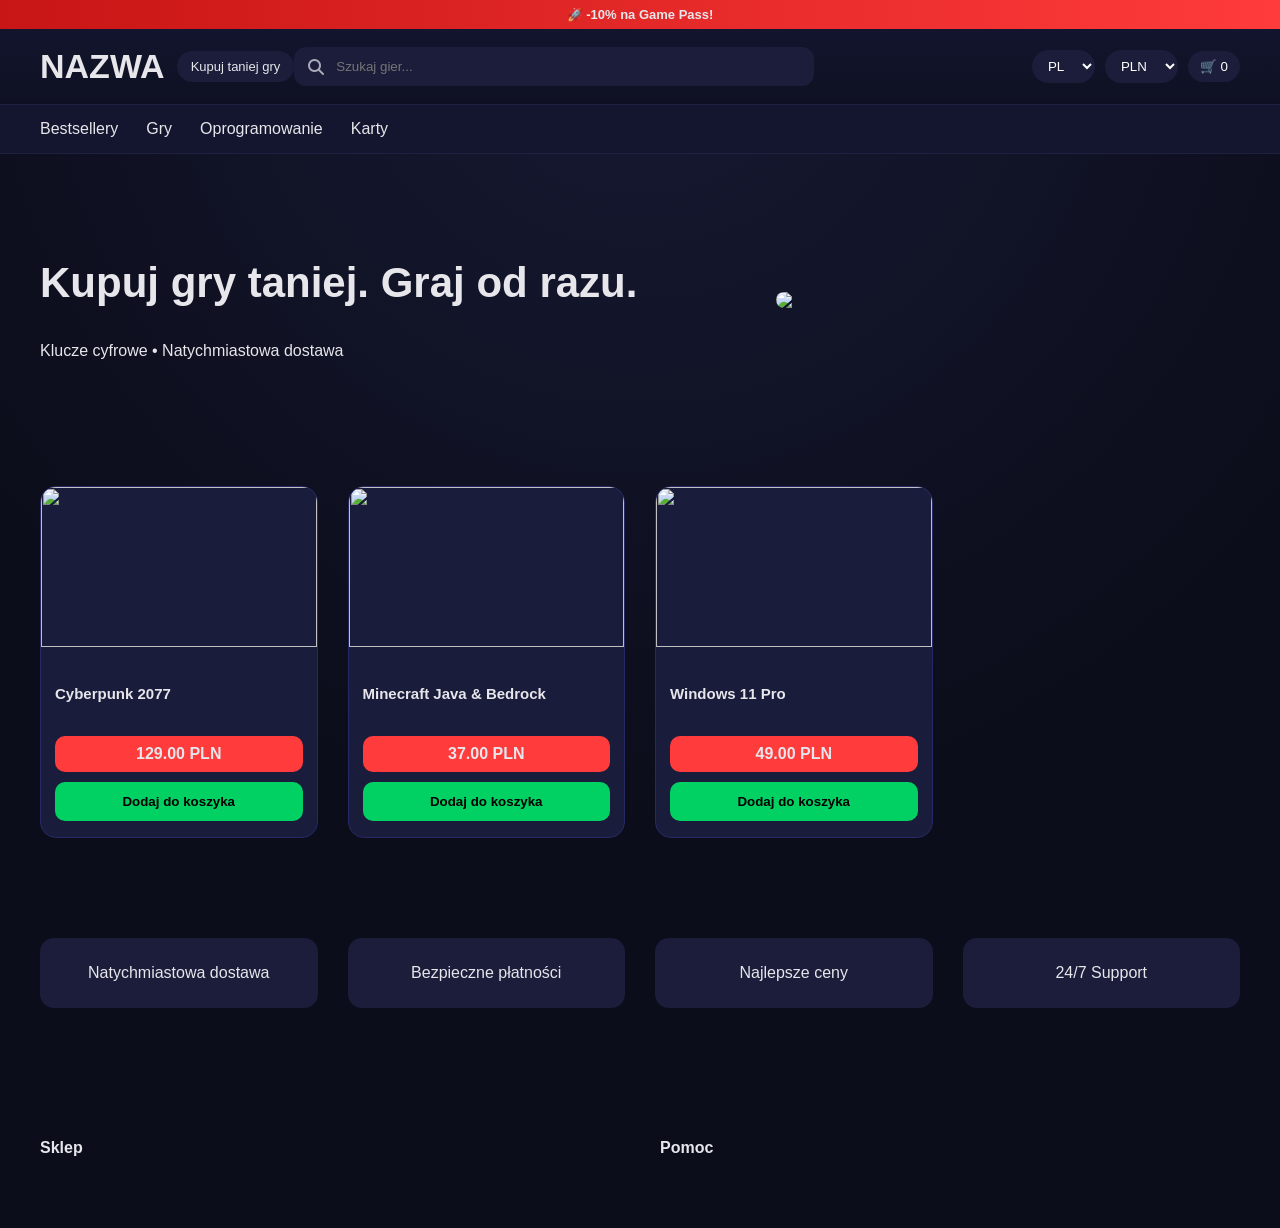
==== commit 30c7000d: "index.html" ====
--- a/index.html
+++ b/index.html
@@ -1,5 +1,5 @@
 <!DOCTYPE html>
-<html lang="en">
+<html lang="pl">
 <head>
 <meta charset="UTF-8">
 <title>NAZWA – Premium Game Store</title>
@@ -37,10 +37,7 @@
 background:#1b1d3a;
 padding:8px 14px;
 border-radius:999px;
-font-size:13px;
-display:flex;
-gap:6px;
-align-items:center}
+font-size:13px}
 .header-center{position:relative;max-width:520px;width:100%}
 .header-center input{
 width:100%;
@@ -55,27 +52,13 @@
 left:14px;
 transform:translateY(-50%);
 opacity:.7}
-.header-right{display:flex;gap:12px;align-items:center}
+.header-right{display:flex;gap:10px;align-items:center}
 .select{
 background:#1b1d3a;
-padding:8px 14px;
+padding:8px 12px;
 border-radius:999px;
 border:none;
 color:#fff}
-.cart-btn{
-background:#1b1d3a;
-padding:8px 14px;
-border-radius:999px;
-cursor:pointer;
-position:relative}
-#cartCount{
-position:absolute;
-top:-6px;
-right:-6px;
-background:#37c807;
-font-size:11px;
-padding:2px 6px;
-border-radius:50%}
 
 /* NAV */
 nav{
@@ -84,7 +67,6 @@
 padding:15px 40px;
 background:#14162f;
 border-bottom:1px solid #1f2140}
-nav a{color:#bfc2ff;font-weight:600}
 
 /* HERO */
 .hero{
@@ -94,14 +76,6 @@
 gap:40px;
 align-items:center}
 .hero h1{font-size:42px}
-.hero button{
-margin-top:20px;
-padding:14px 22px;
-border:none;
-border-radius:10px;
-background:#ff3b3b;
-color:#fff;
-font-weight:900}
 
 /* PRODUCTS */
 .products{
@@ -130,7 +104,8 @@
 border:none;
 border-radius:10px;
 background:#00d162;
-font-weight:900}
+font-weight:900;
+cursor:pointer}
 
 /* CART */
 .cart{
@@ -156,7 +131,7 @@
 background:#ff3b3b;
 border:none;
 color:#fff;
-width:22px;height:22px}
+width:22px;height:22px;cursor:pointer}
 .overlay{
 position:fixed;
 inset:0;
@@ -165,6 +140,18 @@
 visibility:hidden}
 .overlay.active{opacity:1;visibility:visible}
 
+/* WHY */
+.why{
+padding:60px 40px;
+display:grid;
+grid-template-columns:repeat(auto-fit,minmax(220px,1fr));
+gap:30px}
+.why-box{
+background:#1b1d3a;
+padding:26px;
+border-radius:14px;
+text-align:center}
+
 /* FOOTER */
 footer{
 background:#0b0d1a;
@@ -182,12 +169,12 @@
 <header class="k4g-header">
 <div class="header-left">
 <div class="logo">NAZWA</div>
-<div class="pill" id="pill1"></div>
+<div class="pill" id="pill"></div>
 </div>
 
 <div class="header-center">
 <i class="fa fa-search"></i>
-<input id="search" placeholder="">
+<input id="search">
 </div>
 
 <div class="header-right">
@@ -195,17 +182,12 @@
 <option value="pl">PL</option>
 <option value="en">EN</option>
 </select>
-
 <select class="select" onchange="setCurrency(this.value)">
-<option value="PLN">PLN</option>
-<option value="EUR">EUR</option>
-<option value="USD">USD</option>
+<option>PLN</option>
+<option>EUR</option>
+<option>USD</option>
 </select>
-
-<div class="cart-btn" onclick="toggleCart()">
-<i class="fa fa-shopping-cart"></i>
-<span id="cartCount">0</span>
-</div>
+<button class="select" onclick="toggleCart()">🛒 <span id="cartCount">0</span></button>
 </div>
 </header>
 
@@ -220,24 +202,22 @@
 <div>
 <h1 id="heroTitle"></h1>
 <p id="heroDesc"></p>
-<button id="heroBtn"></button>
 </div>
 <img src="https://images.unsplash.com/photo-1605902711622-cfb43c44367f" style="width:100%;border-radius:20px">
 </section>
 
 <section class="products" id="products"></section>
 
+<section class="why">
+<div class="why-box" id="why1"></div>
+<div class="why-box" id="why2"></div>
+<div class="why-box" id="why3"></div>
+<div class="why-box" id="why4"></div>
+</section>
+
 <footer>
-<div>
-<h4 id="f1"></h4>
-<a id="f1a"></a>
-<a id="f1b"></a>
-</div>
-<div>
-<h4 id="f2"></h4>
-<a id="f2a"></a>
-<a id="f2b"></a>
-</div>
+<div><h4 id="f1"></h4></div>
+<div><h4 id="f2"></h4></div>
 </footer>
 
 <div class="cart" id="cart">
@@ -250,23 +230,21 @@
 <script>
 let lang="pl";
 let currency="PLN";
-
 const rates={PLN:1,EUR:0.23,USD:0.26};
 
-const translations={
+const T={
 pl:{
 promo:"🚀 -10% na Game Pass!",
 pill:"Kupuj taniej gry",
 search:"Szukaj gier...",
-nav:["Bestsellery","Gry","Oprogramowanie","Karty podarunkowe"],
+nav:["Bestsellery","Gry","Oprogramowanie","Karty"],
 heroTitle:"Kupuj gry taniej. Graj od razu.",
 heroDesc:"Klucze cyfrowe • Natychmiastowa dostawa",
-heroBtn:"Zobacz oferty",
+add:"Dodaj do koszyka",
 cart:"Koszyk",
 total:"Razem",
-add:"Dodaj do koszyka",
-footer1:"Sklep",
-footer2:"Pomoc"
+why:["Natychmiastowa dostawa","Bezpieczne płatności","Najlepsze ceny","24/7 Support"],
+footer:["Sklep","Pomoc"]
 },
 en:{
 promo:"🚀 Extra -10% on Game Pass!",
@@ -275,12 +253,11 @@
 nav:["Bestsellers","Games","Software","Gift Cards"],
 heroTitle:"Buy games cheaper. Play instantly.",
 heroDesc:"Digital keys • Instant delivery",
-heroBtn:"Browse deals",
+add:"Add to cart",
 cart:"Your cart",
 total:"Total",
-add:"Add to cart",
-footer1:"Store",
-footer2:"Support"
+why:["Instant delivery","Secure payments","Best prices","24/7 Support"],
+footer:["Store","Support"]
 }
 };
 
@@ -291,13 +268,14 @@
 ];
 
 let cart=[];
+const productsEl=document.getElementById("products");
 
 function price(v){return (v*rates[currency]).toFixed(2)+" "+currency;}
 
 function render(){
-const t=translations[lang];
+const t=T[lang];
 promo.innerText=t.promo;
-pill1.innerText=t.pill;
+pill.innerText=t.pill;
 search.placeholder=t.search;
 nav1.innerText=t.nav[0];
 nav2.innerText=t.nav[1];
@@ -305,8 +283,13 @@
 nav4.innerText=t.nav[3];
 heroTitle.innerText=t.heroTitle;
 heroDesc.innerText=t.heroDesc;
-heroBtn.innerText=t.heroBtn;
 cartTitle.innerText=t.cart;
+why1.innerText=t.why[0];
+why2.innerText=t.why[1];
+why3.innerText=t.why[2];
+why4.innerText=t.why[3];
+f1.innerText=t.footer[0];
+f2.innerText=t.footer[1];
 renderProducts();
 renderCart();
 }
@@ -319,14 +302,15 @@
 <img src="${p.img}">
 <h4>${p.title[lang]}</h4>
 <div class="price">${price(p.price)}</div>
-<button class="add" onclick="add(${p.id})">${translations[lang].add}</button>
+<button class="add" onclick="addToCart(${p.id})">${T[lang].add}</button>
 </div>`;
 });
 }
 
-function add(id){
-let f=cart.find(x=>x.id===id);
-if(f)f.q++;else{
+function addToCart(id){
+let item=cart.find(x=>x.id===id);
+if(item)item.q++;
+else{
 let p=products.find(x=>x.id===id);
 cart.push({...p,q:1});
 }
@@ -336,26 +320,33 @@
 function renderCart(){
 cartItems.innerHTML="";
 let total=0;
-cart.forEach(p=>{
+cart.forEach((p,i)=>{
 total+=p.price*p.q;
 cartItems.innerHTML+=`
 <div class="cart-item">
 <img src="${p.img}">
 <div>
 ${p.title[lang]}<br>
-${p.q} x ${price(p.price)}
+${p.q} x ${price(p.price)}<br>
+<button onclick="chg(${i},-1)">-</button>
+<button onclick="chg(${i},1)">+</button>
 </div>
 </div>`;
 });
-cartTotal.innerText=translations[lang].total+": "+price(total);
+cartTotal.innerText=T[lang].total+": "+price(total);
 cartCount.innerText=cart.reduce((a,b)=>a+b.q,0);
+}
+
+function chg(i,d){
+cart[i].q+=d;
+if(cart[i].q<=0)cart.splice(i,1);
+renderCart();
 }
 
 function toggleCart(){
 cart.classList.toggle("active");
 overlay.classList.toggle("active");
 }
-
 function setLang(l){lang=l;render();}
 function setCurrency(c){currency=c;render();}
 
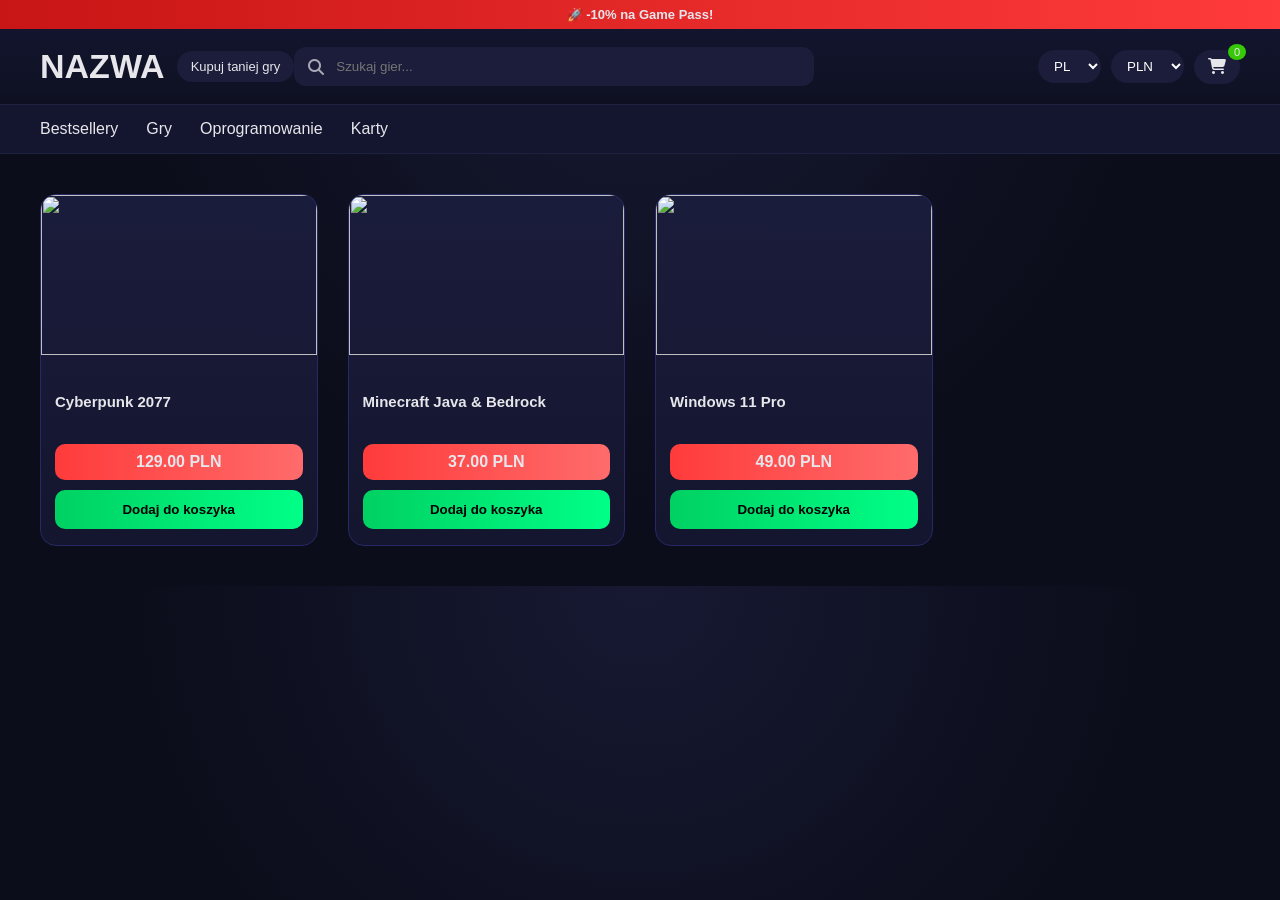
==== commit 916a7764: "index.html" ====
--- a/index.html
+++ b/index.html
@@ -3,10 +3,9 @@
 <head>
 <meta charset="UTF-8">
 <title>NAZWA – Premium Game Store</title>
-
 <link rel="stylesheet" href="https://cdnjs.cloudflare.com/ajax/libs/font-awesome/6.5.1/css/all.min.css">
-
 <style>
+/* ==== BASE ==== */
 *{box-sizing:border-box}
 body{
 margin:0;
@@ -15,7 +14,7 @@
 color:#e6e6eb}
 a{text-decoration:none;color:inherit}
 
-/* TOP */
+/* ==== TOP ==== */
 .top-promo{
 background:linear-gradient(90deg,#c81515,#ff3b3b);
 padding:7px;
@@ -23,7 +22,7 @@
 font-weight:800;
 text-align:center}
 
-/* HEADER */
+/* ==== HEADER ==== */
 .k4g-header{
 display:grid;
 grid-template-columns:auto 1fr auto;
@@ -59,8 +58,22 @@
 border-radius:999px;
 border:none;
 color:#fff}
-
-/* NAV */
+.cart-btn{
+background:#1b1d3a;
+padding:8px 14px;
+border-radius:999px;
+cursor:pointer;
+position:relative}
+#cartCount{
+position:absolute;
+top:-6px;
+right:-6px;
+background:#37c807;
+font-size:11px;
+padding:2px 6px;
+border-radius:50%}
+
+/* ==== NAV ==== */
 nav{
 display:flex;
 gap:28px;
@@ -68,23 +81,14 @@
 background:#14162f;
 border-bottom:1px solid #1f2140}
 
-/* HERO */
-.hero{
-padding:70px 40px;
-display:grid;
-grid-template-columns:1.2fr .8fr;
-gap:40px;
-align-items:center}
-.hero h1{font-size:42px}
-
-/* PRODUCTS */
+/* ==== PRODUCTS ==== */
 .products{
 padding:40px;
 display:grid;
 grid-template-columns:repeat(auto-fill,minmax(260px,1fr));
 gap:30px}
 .product{
-background:#1a1c3b;
+background:linear-gradient(180deg,#1a1c3b,#14162f);
 border-radius:16px;
 border:1px solid #262965;
 overflow:hidden}
@@ -92,7 +96,7 @@
 .product h4{padding:14px;font-size:15px}
 .price{
 margin:10px 14px;
-background:#ff3b3b;
+background:linear-gradient(90deg,#ff3b3b,#ff6b6b);
 padding:9px;
 border-radius:10px;
 text-align:center;
@@ -103,21 +107,23 @@
 padding:12px;
 border:none;
 border-radius:10px;
-background:#00d162;
+background:linear-gradient(90deg,#00d162,#00ff87);
 font-weight:900;
 cursor:pointer}
 
-/* CART */
+/* ==== CART ==== */
 .cart{
 position:fixed;
 top:0;
 right:-380px;
 width:380px;
 height:100vh;
-background:#101226;
+background:linear-gradient(180deg,#16183a,#101226);
 padding:20px;
 transition:.35s;
-z-index:1000}
+z-index:1000;
+display:flex;
+flex-direction:column}
 .cart.active{right:0}
 .cart-item{
 display:flex;
@@ -127,38 +133,30 @@
 border-radius:8px;
 margin-bottom:10px}
 .cart-item img{width:52px;height:52px;border-radius:6px}
+.qty{display:flex;gap:6px;margin-top:4px}
 .qty button{
 background:#ff3b3b;
 border:none;
 color:#fff;
-width:22px;height:22px;cursor:pointer}
+width:22px;
+height:22px;
+border-radius:4px;
+cursor:pointer}
+.cart-total{
+margin-top:auto;
+background:#0b0d1a;
+padding:14px;
+text-align:center;
+border-radius:10px;
+font-weight:900}
 .overlay{
 position:fixed;
 inset:0;
 background:rgba(0,0,0,.6);
 opacity:0;
-visibility:hidden}
+visibility:hidden;
+transition:.3s}
 .overlay.active{opacity:1;visibility:visible}
-
-/* WHY */
-.why{
-padding:60px 40px;
-display:grid;
-grid-template-columns:repeat(auto-fit,minmax(220px,1fr));
-gap:30px}
-.why-box{
-background:#1b1d3a;
-padding:26px;
-border-radius:14px;
-text-align:center}
-
-/* FOOTER */
-footer{
-background:#0b0d1a;
-padding:50px 40px;
-display:grid;
-grid-template-columns:repeat(auto-fit,minmax(200px,1fr));
-gap:40px}
 </style>
 </head>
 
@@ -187,7 +185,10 @@
 <option>EUR</option>
 <option>USD</option>
 </select>
-<button class="select" onclick="toggleCart()">🛒 <span id="cartCount">0</span></button>
+<div class="cart-btn" onclick="toggleCart()">
+<i class="fa fa-shopping-cart"></i>
+<span id="cartCount">0</span>
+</div>
 </div>
 </header>
 
@@ -198,36 +199,17 @@
 <a id="nav4"></a>
 </nav>
 
-<section class="hero">
-<div>
-<h1 id="heroTitle"></h1>
-<p id="heroDesc"></p>
-</div>
-<img src="https://images.unsplash.com/photo-1605902711622-cfb43c44367f" style="width:100%;border-radius:20px">
-</section>
-
 <section class="products" id="products"></section>
-
-<section class="why">
-<div class="why-box" id="why1"></div>
-<div class="why-box" id="why2"></div>
-<div class="why-box" id="why3"></div>
-<div class="why-box" id="why4"></div>
-</section>
-
-<footer>
-<div><h4 id="f1"></h4></div>
-<div><h4 id="f2"></h4></div>
-</footer>
 
 <div class="cart" id="cart">
 <h3 id="cartTitle"></h3>
 <div id="cartItems"></div>
-<div id="cartTotal"></div>
+<div class="cart-total" id="cartTotal"></div>
 </div>
 <div class="overlay" id="overlay" onclick="toggleCart()"></div>
 
 <script>
+/* ===== STATE ===== */
 let lang="pl";
 let currency="PLN";
 const rates={PLN:1,EUR:0.23,USD:0.26};
@@ -238,26 +220,18 @@
 pill:"Kupuj taniej gry",
 search:"Szukaj gier...",
 nav:["Bestsellery","Gry","Oprogramowanie","Karty"],
-heroTitle:"Kupuj gry taniej. Graj od razu.",
-heroDesc:"Klucze cyfrowe • Natychmiastowa dostawa",
 add:"Dodaj do koszyka",
 cart:"Koszyk",
-total:"Razem",
-why:["Natychmiastowa dostawa","Bezpieczne płatności","Najlepsze ceny","24/7 Support"],
-footer:["Sklep","Pomoc"]
+total:"Razem"
 },
 en:{
 promo:"🚀 Extra -10% on Game Pass!",
 pill:"Buy cheaper games",
 search:"Search games...",
 nav:["Bestsellers","Games","Software","Gift Cards"],
-heroTitle:"Buy games cheaper. Play instantly.",
-heroDesc:"Digital keys • Instant delivery",
 add:"Add to cart",
 cart:"Your cart",
-total:"Total",
-why:["Instant delivery","Secure payments","Best prices","24/7 Support"],
-footer:["Store","Support"]
+total:"Total"
 }
 };
 
@@ -268,10 +242,15 @@
 ];
 
 let cart=[];
+
+/* ===== HELPERS ===== */
 const productsEl=document.getElementById("products");
-
-function price(v){return (v*rates[currency]).toFixed(2)+" "+currency;}
-
+const cartEl=document.getElementById("cart");
+const overlay=document.getElementById("overlay");
+
+const price=v=>(v*rates[currency]).toFixed(2)+" "+currency;
+
+/* ===== RENDER ===== */
 function render(){
 const t=T[lang];
 promo.innerText=t.promo;
@@ -281,15 +260,7 @@
 nav2.innerText=t.nav[1];
 nav3.innerText=t.nav[2];
 nav4.innerText=t.nav[3];
-heroTitle.innerText=t.heroTitle;
-heroDesc.innerText=t.heroDesc;
 cartTitle.innerText=t.cart;
-why1.innerText=t.why[0];
-why2.innerText=t.why[1];
-why3.innerText=t.why[2];
-why4.innerText=t.why[3];
-f1.innerText=t.footer[0];
-f2.innerText=t.footer[1];
 renderProducts();
 renderCart();
 }
@@ -307,49 +278,53 @@
 });
 }
 
-function addToCart(id){
-let item=cart.find(x=>x.id===id);
-if(item)item.q++;
-else{
-let p=products.find(x=>x.id===id);
-cart.push({...p,q:1});
-}
-renderCart();
-}
-
 function renderCart(){
 cartItems.innerHTML="";
 let total=0;
-cart.forEach((p,i)=>{
-total+=p.price*p.q;
+cart.forEach(item=>{
+const p=products.find(x=>x.id===item.id);
+total+=p.price*item.qty;
 cartItems.innerHTML+=`
 <div class="cart-item">
 <img src="${p.img}">
 <div>
 ${p.title[lang]}<br>
-${p.q} x ${price(p.price)}<br>
-<button onclick="chg(${i},-1)">-</button>
-<button onclick="chg(${i},1)">+</button>
+${price(p.price*item.qty)}
+<div class="qty">
+<button onclick="chg(${item.id},-1)">-</button>
+${item.qty}
+<button onclick="chg(${item.id},1)">+</button>
+</div>
 </div>
 </div>`;
 });
 cartTotal.innerText=T[lang].total+": "+price(total);
-cartCount.innerText=cart.reduce((a,b)=>a+b.q,0);
-}
-
-function chg(i,d){
-cart[i].q+=d;
-if(cart[i].q<=0)cart.splice(i,1);
+cartCount.innerText=cart.reduce((a,b)=>a+b.qty,0);
+}
+
+/* ===== ACTIONS ===== */
+function addToCart(id){
+const item=cart.find(x=>x.id===id);
+if(item)item.qty++;
+else cart.push({id,qty:1});
 renderCart();
 }
 
+function chg(id,d){
+const item=cart.find(x=>x.id===id);
+item.qty+=d;
+if(item.qty<=0)cart=cart.filter(x=>x.id!==id);
+renderCart();
+}
+
 function toggleCart(){
-cart.classList.toggle("active");
+cartEl.classList.toggle("active");
 overlay.classList.toggle("active");
 }
 function setLang(l){lang=l;render();}
 function setCurrency(c){currency=c;render();}
 
+/* INIT */
 render();
 </script>
 
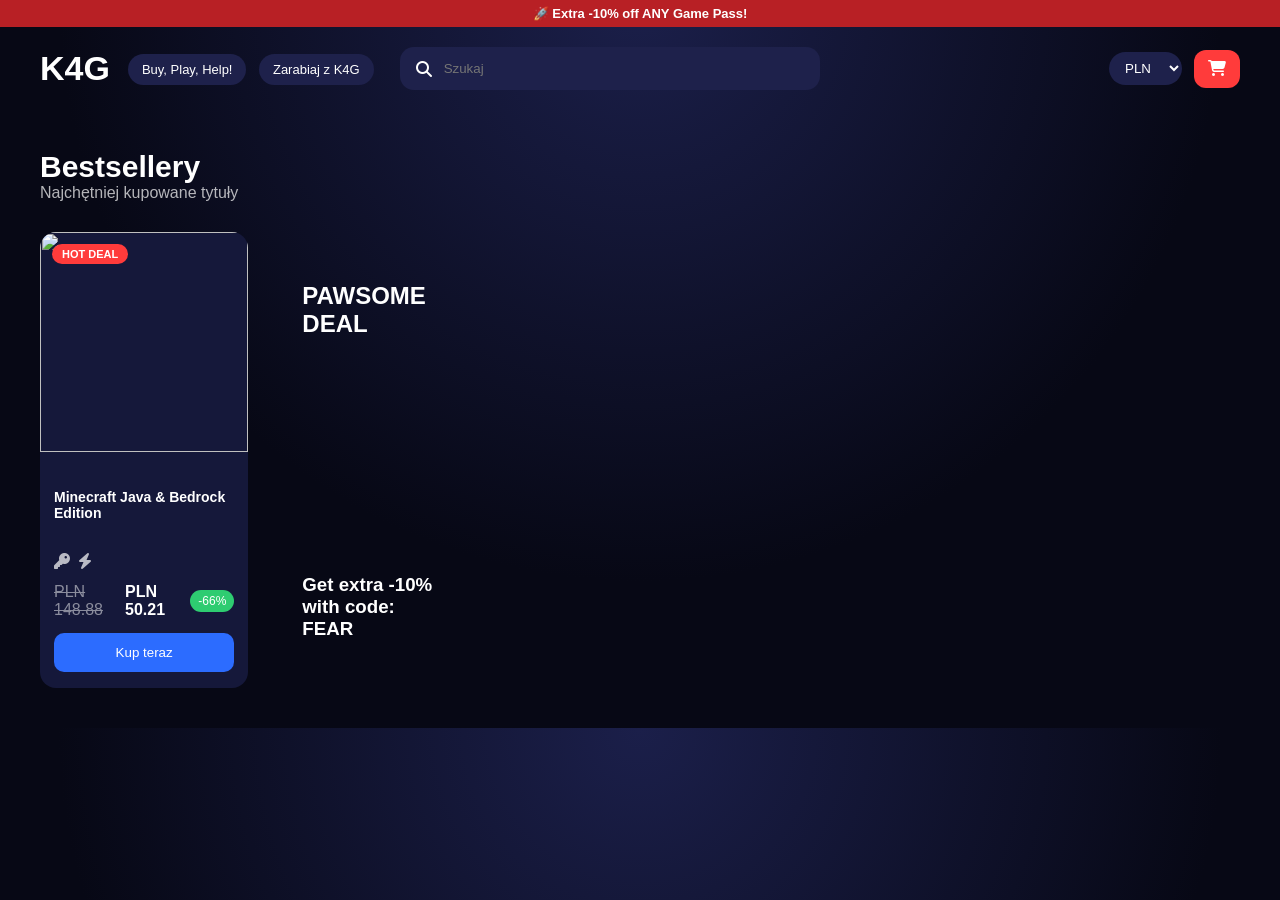
==== commit 89fcd436: "index.html" ====
--- a/index.html
+++ b/index.html
@@ -2,153 +2,161 @@
 <html lang="pl">
 <head>
 <meta charset="UTF-8">
-<title>NAZWA – Premium Game Store</title>
+<title>K4G Style Store</title>
 <link rel="stylesheet" href="https://cdnjs.cloudflare.com/ajax/libs/font-awesome/6.5.1/css/all.min.css">
 <style>
-/* ==== BASE ==== */
 *{box-sizing:border-box}
 body{
 margin:0;
-font-family:"Segoe UI",Arial;
-background:radial-gradient(circle at top,#171933 0%,#0b0d1a 60%);
-color:#e6e6eb}
-a{text-decoration:none;color:inherit}
-
-/* ==== TOP ==== */
-.top-promo{
-background:linear-gradient(90deg,#c81515,#ff3b3b);
-padding:7px;
+font-family:Inter,Segoe UI,Arial;
+background:radial-gradient(circle at top,#1b1f4a 0%,#070815 60%);
+color:#fff}
+
+/* TOP BAR */
+.topbar{
+background:#b82025;
+padding:6px;
+text-align:center;
 font-size:13px;
-font-weight:800;
-text-align:center}
-
-/* ==== HEADER ==== */
-.k4g-header{
+font-weight:800}
+
+/* HEADER */
+header{
 display:grid;
-grid-template-columns:auto 1fr auto;
+grid-template-columns:auto auto 1fr auto;
+gap:18px;
 align-items:center;
-padding:18px 40px;
-background:linear-gradient(180deg,#13152e,#0e1022);
-border-bottom:1px solid #1f2140}
-.header-left{display:flex;gap:12px;align-items:center}
-.logo{font-size:34px;font-weight:900}
-.pill{
-background:#1b1d3a;
+padding:20px 40px}
+.logo{
+font-size:34px;
+font-weight:900}
+.actions span{
+background:#1e214b;
 padding:8px 14px;
 border-radius:999px;
+margin-right:8px;
 font-size:13px}
-.header-center{position:relative;max-width:520px;width:100%}
-.header-center input{
+.search{
+position:relative}
+.search input{
+width:420px;
+padding:14px 16px 14px 44px;
+border-radius:14px;
+border:none;
+background:#1e214b;
+color:#fff}
+.search i{
+position:absolute;
+left:16px;
+top:50%;
+transform:translateY(-50%)}
+.header-right{
+display:flex;
+gap:12px;
+align-items:center}
+.select{
+background:#1e214b;
+border:none;
+color:#fff;
+padding:8px 12px;
+border-radius:999px}
+.cart-btn{
+position:relative;
+background:#ff3b3b;
+padding:10px 14px;
+border-radius:12px;
+cursor:pointer}
+
+/* MAIN */
+.main{
+padding:40px}
+.title{
+font-size:30px;
+font-weight:900}
+.subtitle{
+opacity:.7;
+margin-bottom:30px}
+
+/* GRID */
+.grid{
+display:grid;
+grid-template-columns:repeat(4,1fr) 1.3fr;
+gap:24px}
+
+/* CARD */
+.card{
+background:#15183a;
+border-radius:16px;
+overflow:hidden;
+position:relative}
+.card img{
 width:100%;
-padding:12px 16px 12px 42px;
-border-radius:12px;
+height:220px;
+object-fit:cover}
+.badge{
+position:absolute;
+top:12px;
+left:12px;
+background:#ff3b3b;
+padding:4px 10px;
+border-radius:999px;
+font-size:11px;
+font-weight:800}
+.card h4{
+padding:14px;
+font-size:14px;
+min-height:44px}
+.icons{
+display:flex;
+gap:8px;
+padding:0 14px;
+opacity:.7}
+.price{
+padding:14px;
+display:flex;
+align-items:center;
+gap:10px}
+.old{
+text-decoration:line-through;
+opacity:.5}
+.new{
+font-weight:900}
+.discount{
+background:#2ecc71;
+padding:4px 8px;
+border-radius:999px;
+font-size:12px}
+.buy{
+margin:0 14px 16px;
+background:#2c6cff;
 border:none;
-background:#1b1d3a;
-color:#fff}
-.header-center i{
-position:absolute;
-top:50%;
-left:14px;
-transform:translateY(-50%);
-opacity:.7}
-.header-right{display:flex;gap:10px;align-items:center}
-.select{
-background:#1b1d3a;
-padding:8px 12px;
-border-radius:999px;
-border:none;
-color:#fff}
-.cart-btn{
-background:#1b1d3a;
-padding:8px 14px;
-border-radius:999px;
-cursor:pointer;
-position:relative}
-#cartCount{
-position:absolute;
-top:-6px;
-right:-6px;
-background:#37c807;
-font-size:11px;
-padding:2px 6px;
-border-radius:50%}
-
-/* ==== NAV ==== */
-nav{
-display:flex;
-gap:28px;
-padding:15px 40px;
-background:#14162f;
-border-bottom:1px solid #1f2140}
-
-/* ==== PRODUCTS ==== */
-.products{
-padding:40px;
-display:grid;
-grid-template-columns:repeat(auto-fill,minmax(260px,1fr));
-gap:30px}
-.product{
-background:linear-gradient(180deg,#1a1c3b,#14162f);
-border-radius:16px;
-border:1px solid #262965;
-overflow:hidden}
-.product img{width:100%;height:160px;object-fit:cover}
-.product h4{padding:14px;font-size:15px}
-.price{
-margin:10px 14px;
-background:linear-gradient(90deg,#ff3b3b,#ff6b6b);
-padding:9px;
+color:#fff;
+padding:12px;
 border-radius:10px;
-text-align:center;
-font-weight:900}
-.add{
-margin:0 14px 16px;
 width:calc(100% - 28px);
-padding:12px;
-border:none;
-border-radius:10px;
-background:linear-gradient(90deg,#00d162,#00ff87);
-font-weight:900;
 cursor:pointer}
 
-/* ==== CART ==== */
+/* PROMO */
+.promo{
+background:url("https://i.imgur.com/Y3xZQZJ.jpg") center/cover;
+border-radius:18px;
+padding:30px;
+display:flex;
+flex-direction:column;
+justify-content:space-between}
+
+/* CART */
 .cart{
 position:fixed;
 top:0;
 right:-380px;
 width:380px;
-height:100vh;
-background:linear-gradient(180deg,#16183a,#101226);
+height:100%;
+background:#0d0f25;
 padding:20px;
 transition:.35s;
-z-index:1000;
-display:flex;
-flex-direction:column}
+z-index:10}
 .cart.active{right:0}
-.cart-item{
-display:flex;
-gap:10px;
-background:#1e214d;
-padding:8px;
-border-radius:8px;
-margin-bottom:10px}
-.cart-item img{width:52px;height:52px;border-radius:6px}
-.qty{display:flex;gap:6px;margin-top:4px}
-.qty button{
-background:#ff3b3b;
-border:none;
-color:#fff;
-width:22px;
-height:22px;
-border-radius:4px;
-cursor:pointer}
-.cart-total{
-margin-top:auto;
-background:#0b0d1a;
-padding:14px;
-text-align:center;
-border-radius:10px;
-font-weight:900}
 .overlay{
 position:fixed;
 inset:0;
@@ -162,172 +170,76 @@
 
 <body>
 
-<div class="top-promo" id="promo"></div>
-
-<header class="k4g-header">
-<div class="header-left">
-<div class="logo">NAZWA</div>
-<div class="pill" id="pill"></div>
-</div>
-
-<div class="header-center">
+<div class="topbar">🚀 Extra -10% off ANY Game Pass!</div>
+
+<header>
+<div class="logo">K4G</div>
+
+<div class="actions">
+<span>Buy, Play, Help!</span>
+<span>Zarabiaj z K4G</span>
+</div>
+
+<div class="search">
 <i class="fa fa-search"></i>
-<input id="search">
+<input placeholder="Szukaj">
 </div>
 
 <div class="header-right">
-<select class="select" onchange="setLang(this.value)">
-<option value="pl">PL</option>
-<option value="en">EN</option>
-</select>
-<select class="select" onchange="setCurrency(this.value)">
+<select class="select">
 <option>PLN</option>
 <option>EUR</option>
 <option>USD</option>
 </select>
 <div class="cart-btn" onclick="toggleCart()">
 <i class="fa fa-shopping-cart"></i>
-<span id="cartCount">0</span>
 </div>
 </div>
 </header>
 
-<nav>
-<a id="nav1"></a>
-<a id="nav2"></a>
-<a id="nav3"></a>
-<a id="nav4"></a>
-</nav>
-
-<section class="products" id="products"></section>
+<section class="main">
+<div class="title">Bestsellery</div>
+<div class="subtitle">Najchętniej kupowane tytuły</div>
+
+<div class="grid">
+
+<!-- CARD -->
+<div class="card">
+<span class="badge">HOT DEAL</span>
+<img src="https://cdn.kinguin.com/media/catalog/product/cache/926507dc7f93631a094422215b778fe0/m/i/minecraft-java-bedrock.jpeg">
+<h4>Minecraft Java & Bedrock Edition</h4>
+<div class="icons">
+<i class="fa fa-key"></i>
+<i class="fa fa-bolt"></i>
+</div>
+<div class="price">
+<span class="old">PLN 148.88</span>
+<span class="new">PLN 50.21</span>
+<span class="discount">-66%</span>
+</div>
+<button class="buy">Kup teraz</button>
+</div>
+
+<!-- PROMO -->
+<div class="promo">
+<h2>PAWSOME DEAL</h2>
+<h3>Get extra -10% with code: FEAR</h3>
+</div>
+
+</div>
+</section>
 
 <div class="cart" id="cart">
-<h3 id="cartTitle"></h3>
-<div id="cartItems"></div>
-<div class="cart-total" id="cartTotal"></div>
+<h3>Koszyk</h3>
 </div>
 <div class="overlay" id="overlay" onclick="toggleCart()"></div>
 
 <script>
-/* ===== STATE ===== */
-let lang="pl";
-let currency="PLN";
-const rates={PLN:1,EUR:0.23,USD:0.26};
-
-const T={
-pl:{
-promo:"🚀 -10% na Game Pass!",
-pill:"Kupuj taniej gry",
-search:"Szukaj gier...",
-nav:["Bestsellery","Gry","Oprogramowanie","Karty"],
-add:"Dodaj do koszyka",
-cart:"Koszyk",
-total:"Razem"
-},
-en:{
-promo:"🚀 Extra -10% on Game Pass!",
-pill:"Buy cheaper games",
-search:"Search games...",
-nav:["Bestsellers","Games","Software","Gift Cards"],
-add:"Add to cart",
-cart:"Your cart",
-total:"Total"
-}
-};
-
-const products=[
-{id:1,title:{pl:"Cyberpunk 2077",en:"Cyberpunk 2077"},price:129,img:"https://cdn.kinguin.com/media/catalog/product/cache/926507dc7f93631a094422215b778fe0/c/y/cyberpunk_2077.jpeg"},
-{id:2,title:{pl:"Minecraft Java & Bedrock",en:"Minecraft Java & Bedrock"},price:37,img:"https://cdn.kinguin.com/media/catalog/product/cache/926507dc7f93631a094422215b778fe0/m/i/minecraft-java-bedrock.jpeg"},
-{id:3,title:{pl:"Windows 11 Pro",en:"Windows 11 Pro"},price:49,img:"https://cdn.kinguin.com/media/catalog/product/cache/926507dc7f93631a094422215b778fe0/w/i/windows_11_pro.jpeg"}
-];
-
-let cart=[];
-
-/* ===== HELPERS ===== */
-const productsEl=document.getElementById("products");
-const cartEl=document.getElementById("cart");
-const overlay=document.getElementById("overlay");
-
-const price=v=>(v*rates[currency]).toFixed(2)+" "+currency;
-
-/* ===== RENDER ===== */
-function render(){
-const t=T[lang];
-promo.innerText=t.promo;
-pill.innerText=t.pill;
-search.placeholder=t.search;
-nav1.innerText=t.nav[0];
-nav2.innerText=t.nav[1];
-nav3.innerText=t.nav[2];
-nav4.innerText=t.nav[3];
-cartTitle.innerText=t.cart;
-renderProducts();
-renderCart();
-}
-
-function renderProducts(){
-productsEl.innerHTML="";
-products.forEach(p=>{
-productsEl.innerHTML+=`
-<div class="product">
-<img src="${p.img}">
-<h4>${p.title[lang]}</h4>
-<div class="price">${price(p.price)}</div>
-<button class="add" onclick="addToCart(${p.id})">${T[lang].add}</button>
-</div>`;
-});
-}
-
-function renderCart(){
-cartItems.innerHTML="";
-let total=0;
-cart.forEach(item=>{
-const p=products.find(x=>x.id===item.id);
-total+=p.price*item.qty;
-cartItems.innerHTML+=`
-<div class="cart-item">
-<img src="${p.img}">
-<div>
-${p.title[lang]}<br>
-${price(p.price*item.qty)}
-<div class="qty">
-<button onclick="chg(${item.id},-1)">-</button>
-${item.qty}
-<button onclick="chg(${item.id},1)">+</button>
-</div>
-</div>
-</div>`;
-});
-cartTotal.innerText=T[lang].total+": "+price(total);
-cartCount.innerText=cart.reduce((a,b)=>a+b.qty,0);
-}
-
-/* ===== ACTIONS ===== */
-function addToCart(id){
-const item=cart.find(x=>x.id===id);
-if(item)item.qty++;
-else cart.push({id,qty:1});
-renderCart();
-}
-
-function chg(id,d){
-const item=cart.find(x=>x.id===id);
-item.qty+=d;
-if(item.qty<=0)cart=cart.filter(x=>x.id!==id);
-renderCart();
-}
-
 function toggleCart(){
-cartEl.classList.toggle("active");
+cart.classList.toggle("active");
 overlay.classList.toggle("active");
 }
-function setLang(l){lang=l;render();}
-function setCurrency(c){currency=c;render();}
-
-/* INIT */
-render();
 </script>
 
 </body>
 </html>
-
